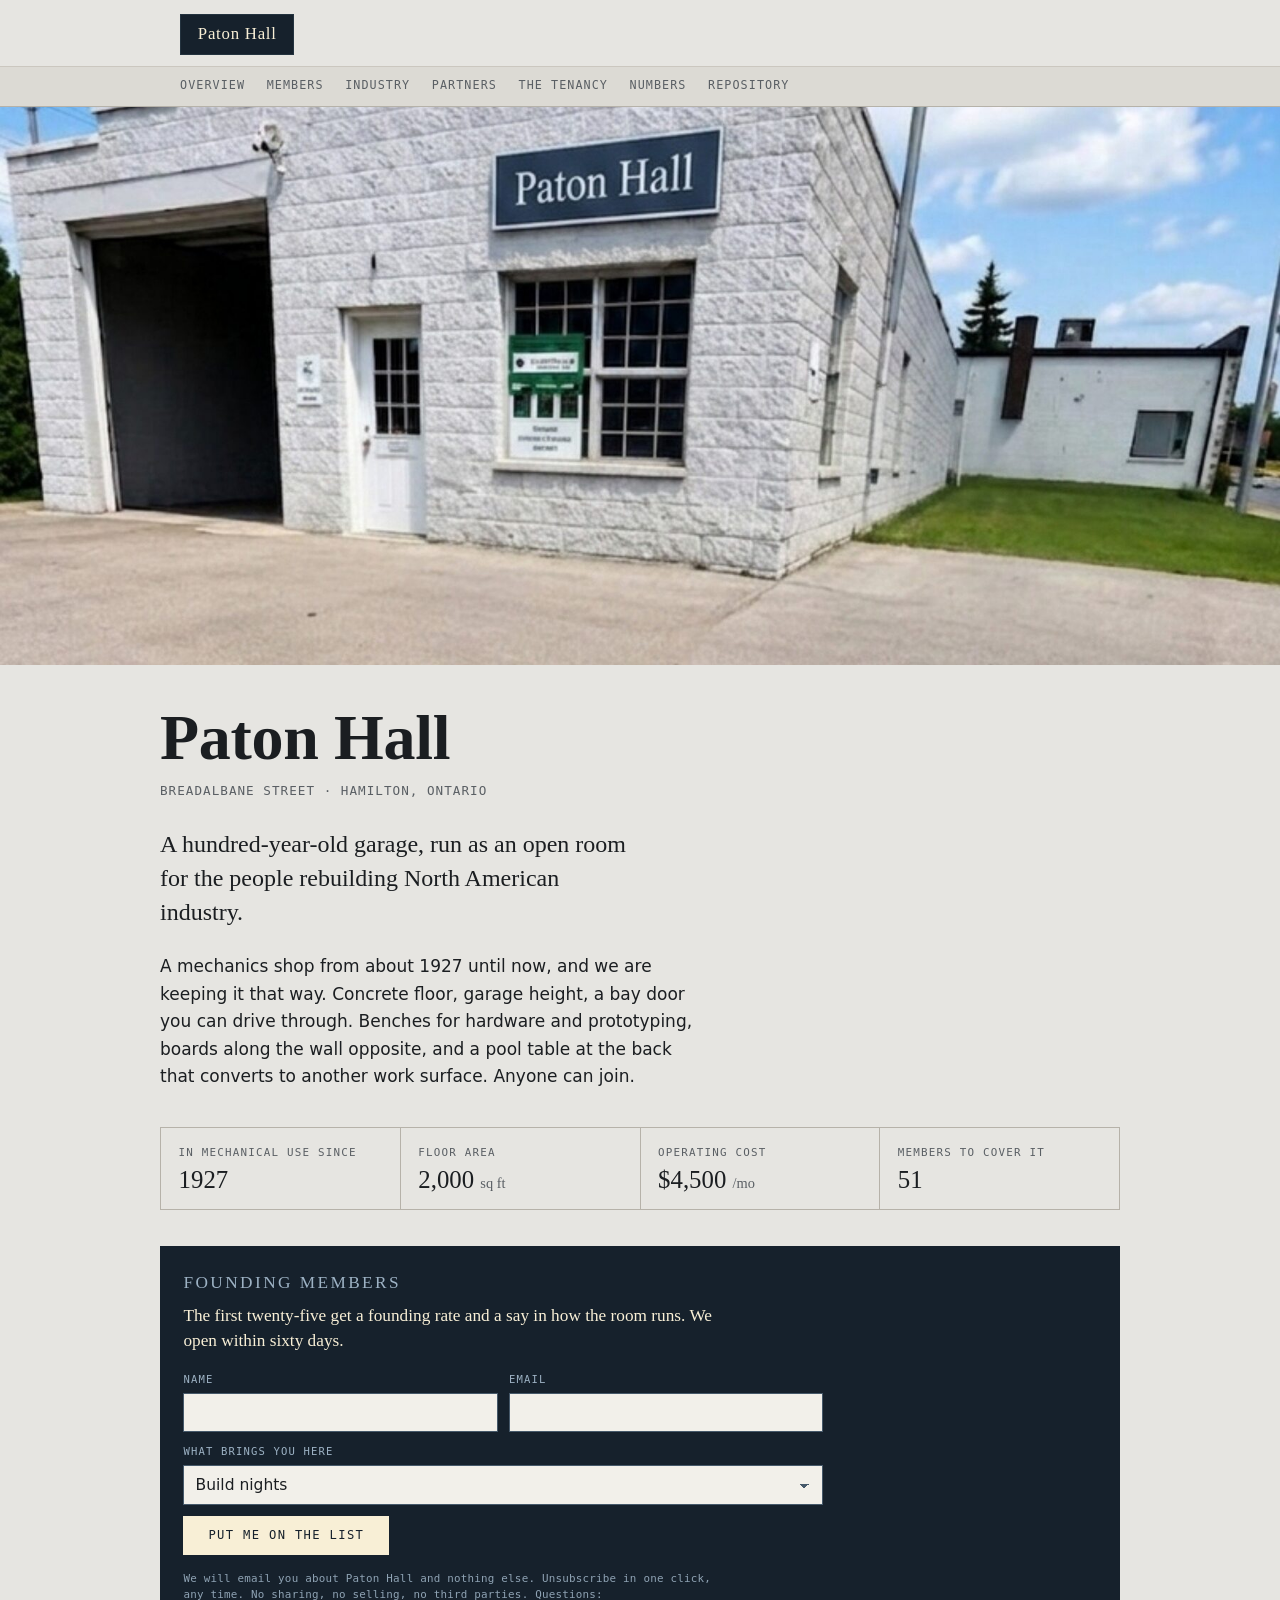
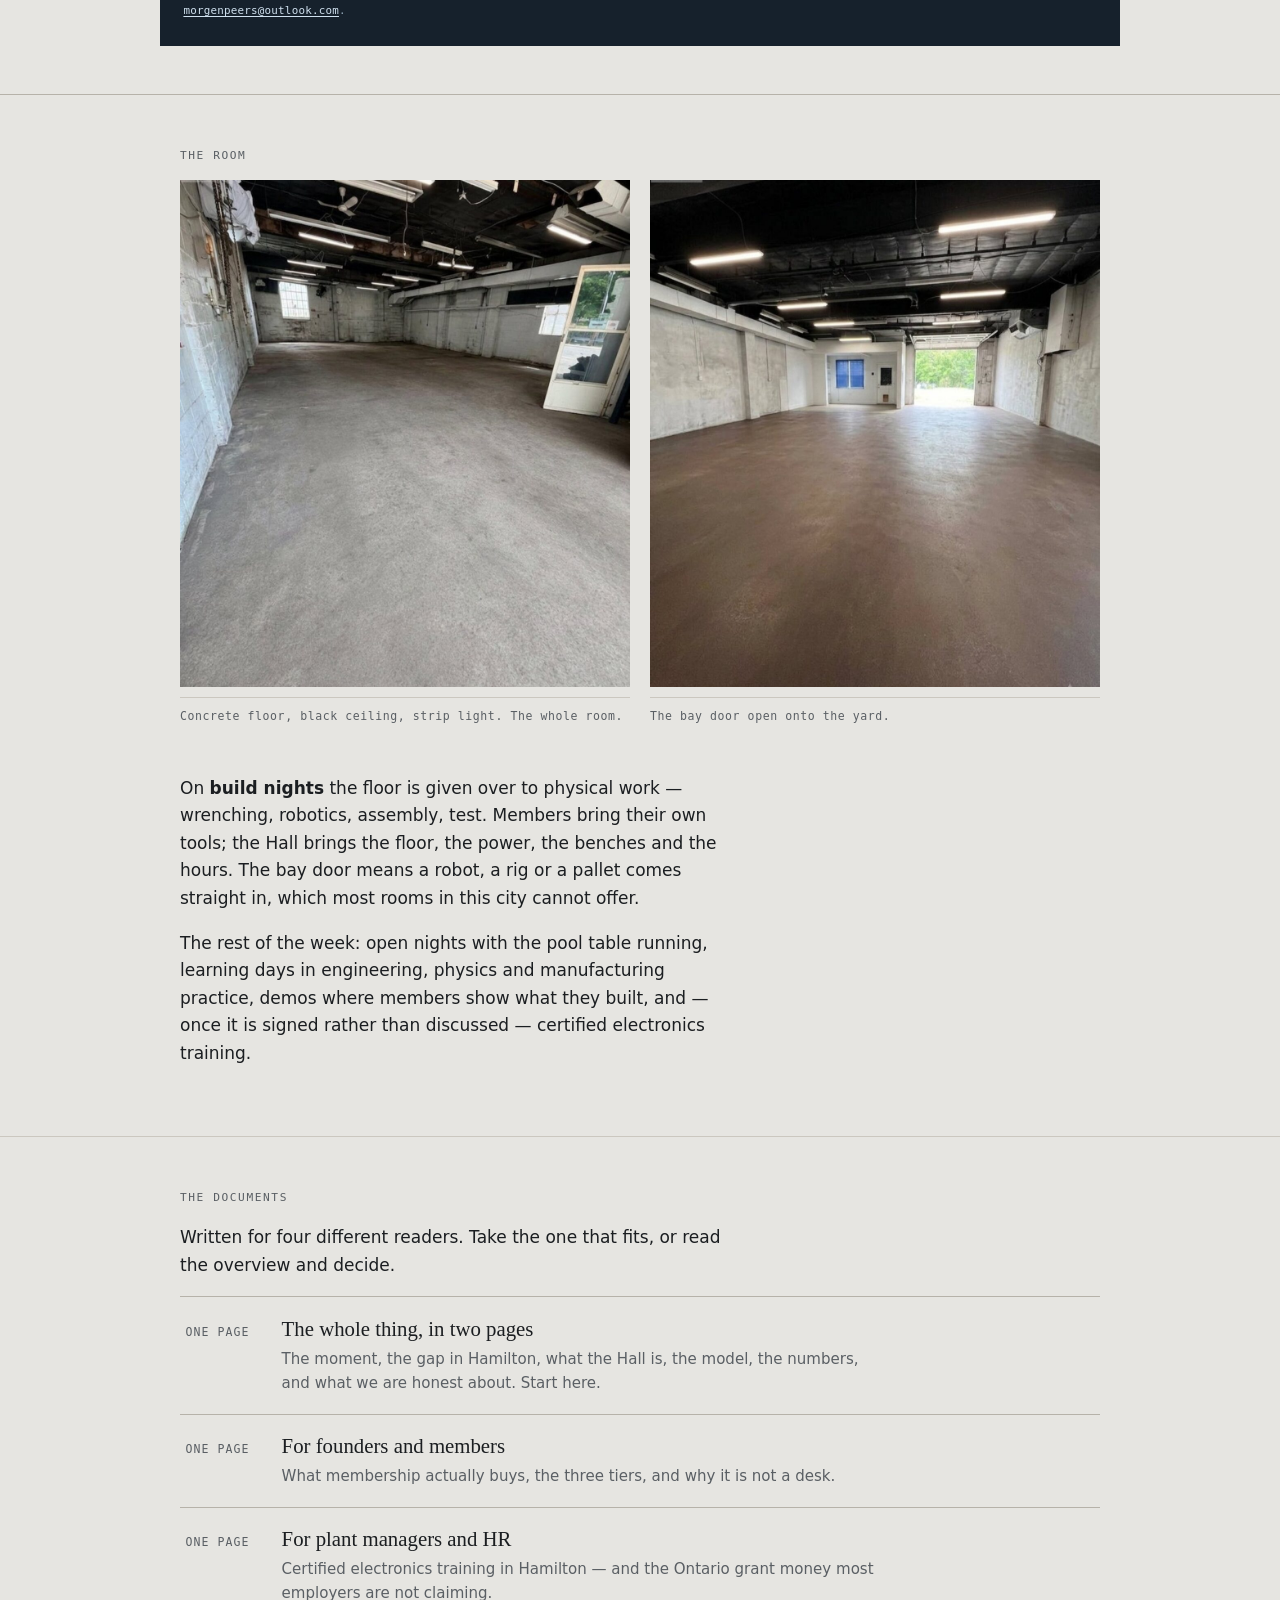
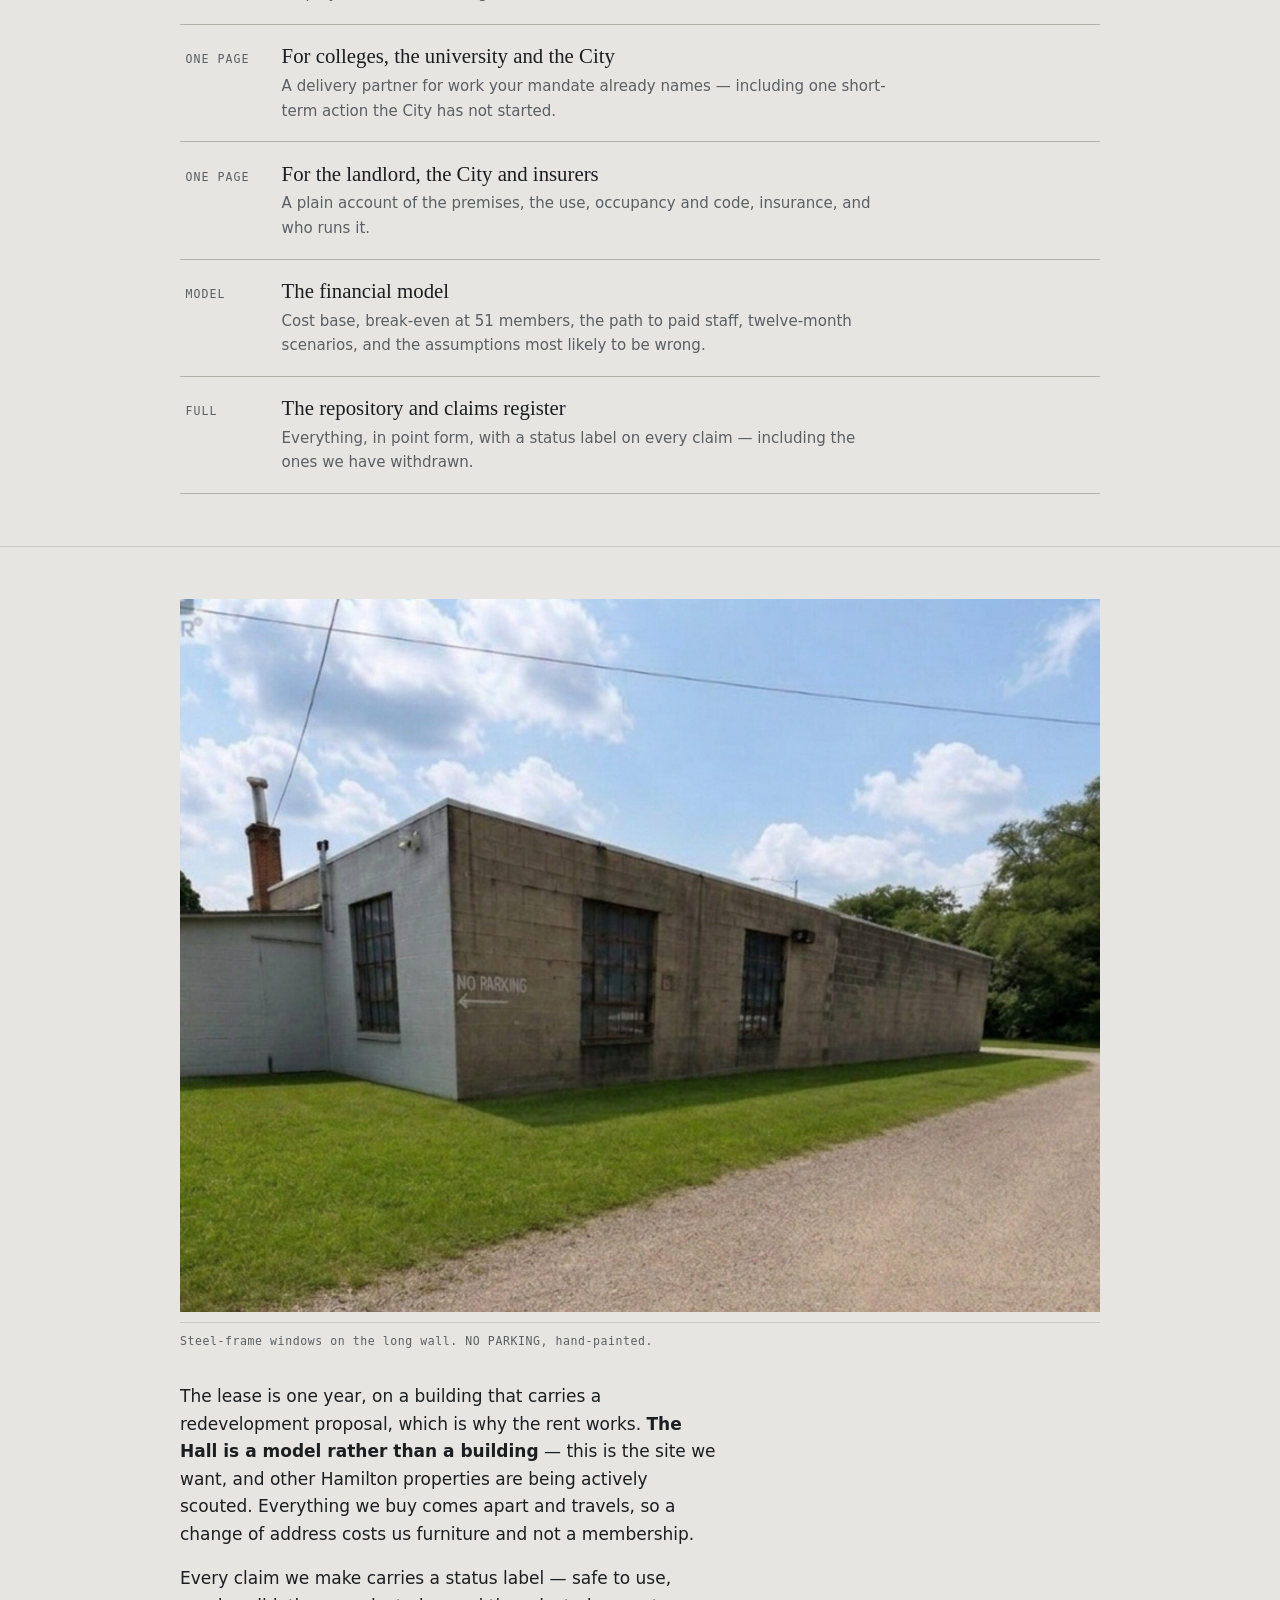
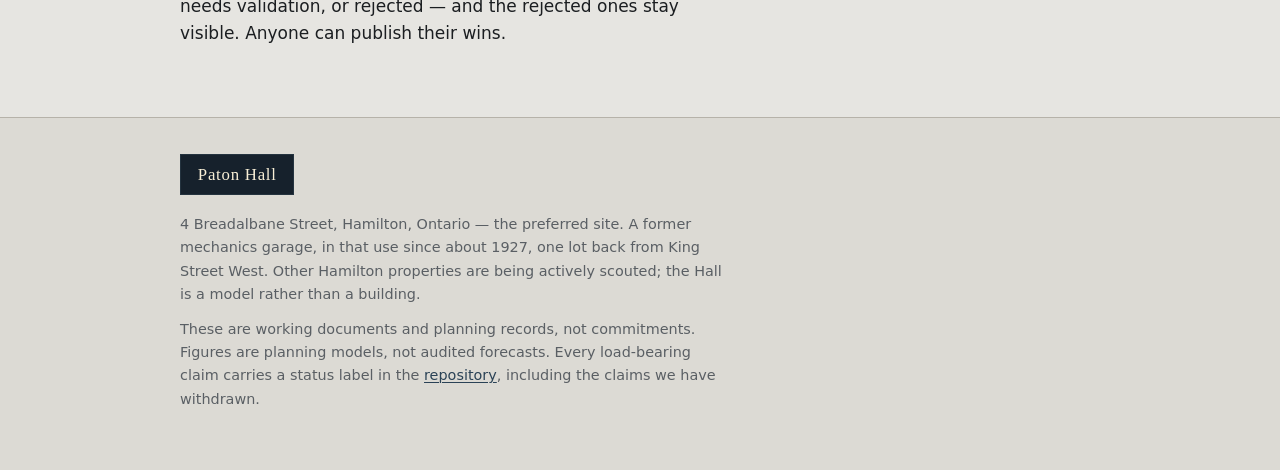
==== index.html @ ef7a00dc "Wire signup form to Kit and add confirmation page Sets the Kit form endpoint and adds thanks.html fo" ====
<!doctype html>
<html lang="en">
<head>
<meta charset="utf-8">
<meta name="viewport" content="width=device-width, initial-scale=1">
<title>A garage in Hamilton — Paton Hall</title>
<meta name="description" content="Paton Hall — a hundred-year-old mechanics garage at 4 Breadalbane Street, Hamilton, run as an open room for technologists, engineers and founders building industrial products.">
<link rel="stylesheet" href="styles.css">
<link rel="icon" href="data:image/svg+xml,<svg xmlns=%22http://www.w3.org/2000/svg%22 viewBox=%220 0 16 16%22><rect width=%2216%22 height=%2216%22 fill=%22%2316212c%22/><text y=%2212%22 x=%228%22 text-anchor=%22middle%22 font-size=%2211%22 font-family=%22Georgia,serif%22 fill=%22%23f8efd6%22>P</text></svg>">
</head>
<body>
<header class="site-header">
  <div class="header-bar">
    <a class="sign" href="index.html">Paton Hall</a>
  </div>
  <nav class="site-nav" aria-label="Documents"><ul><li><a href="papers/overview.html">Overview</a></li><li><a href="papers/members.html">Members</a></li><li><a href="papers/industry.html">Industry</a></li><li><a href="papers/partners.html">Partners</a></li><li><a href="papers/civic.html">The tenancy</a></li><li><a href="papers/financials.html">Numbers</a></li><li><a href="papers/repository.html">Repository</a></li></ul></nav>
</header>
<main>

<section class="hero">
  <figure>
    <img src="assets/img/front.jpg" alt="The front of Paton Hall: a single-storey
      rock-faced concrete block building with an open garage bay and a dark navy
      sign reading Paton Hall." width="1800" height="1361">
  </figure>
  <div class="wrap hero-text">
    <h1 class="title">Paton&nbsp;Hall</h1>
    <p class="address">Breadalbane Street &middot; Hamilton, Ontario</p>
    <p class="standfirst">A hundred-year-old garage, run as an open room for
      the people rebuilding North American industry.</p>
    <div class="prose">
      <p>A mechanics shop from about 1927 until now, and we are keeping it that
      way. Concrete floor, garage height, a bay door you can drive through.
      Benches for hardware and prototyping, boards along the wall opposite, and a
      pool table at the back that converts to another work surface. Anyone can
      join.</p>
    </div>
    <dl class="facts">
      <div><dt>In mechanical use since</dt><dd>1927</dd></div>
      <div><dt>Floor area</dt><dd>2,000 <span>sq ft</span></dd></div>
      <div><dt>Operating cost</dt><dd>$4,500 <span>/mo</span></dd></div>
      <div><dt>Members to cover it</dt><dd>51</dd></div>
    </dl>
    <div class="signup">
<p class="eyebrow">Founding members</p>
<p>The first twenty-five get a founding rate and a say in how the room runs. We open within sixty days.</p>
<form class="signup-form" action="https://app.kit.com/forms/9788991/subscriptions" method="post">
      <div>
        <label for="su-name">Name</label>
        <input id="su-name" type="text" name="fields[first_name]"
               autocomplete="given-name" required>
      </div>
      <div>
        <label for="su-email">Email</label>
        <input id="su-email" type="email" name="email_address"
               autocomplete="email" required>
      </div>
      <div class="full">
        <label for="su-interest">What brings you here</label>
        <select id="su-interest" name="fields[interest]">
          <option value="Build nights">Build nights</option>
          <option value="Learning days and talks">Learning days and talks</option>
          <option value="Certified electronics training">Certified electronics training</option>
          <option value="Founding membership">Founding membership</option>
          <option value="Just keeping an eye on it">Just keeping an eye on it</option>
        </select>
      </div>
      <div class="full">
        <button type="submit">Put me on the list</button>
      </div>
    </form>
    <p class="fineprint">We will email you about Paton Hall and nothing else.
    Unsubscribe in one click, any time. No sharing, no selling, no third
    parties. Questions: <a href="mailto:morgenpeers@outlook.com">morgenpeers@outlook.com</a>.</p>
</div>
  </div>
</section>

<section>
  <div class="wrap">
    <p class="eyebrow">The room</p>
    <div class="pair">
      <figure>
        <img src="assets/img/room-a.jpg" alt="The interior: a long open concrete
          floor, black-painted ceiling with exposed joists and fluorescent strip
          lights, painted block walls." width="1100" height="1240">
        <figcaption>Concrete floor, black ceiling, strip light. The whole room.</figcaption>
      </figure>
      <figure>
        <img src="assets/img/room-b.jpg" alt="The interior looking toward an open
          garage bay with daylight and trees beyond." width="1100" height="1240">
        <figcaption>The bay door open onto the yard.</figcaption>
      </figure>
    </div>
    <div class="prose">
      <p>On <strong>build nights</strong> the floor is given over to physical
      work &mdash; wrenching, robotics, assembly, test. Members bring their own
      tools; the Hall brings the floor, the power, the benches and the hours. The
      bay door means a robot, a rig or a pallet comes straight in, which most
      rooms in this city cannot offer.</p>
      <p>The rest of the week: open nights with the pool table running, learning
      days in engineering, physics and manufacturing practice, demos where
      members show what they built, and &mdash; once it is signed rather than
      discussed &mdash; certified electronics training.</p>
    </div>
  </div>
</section>

<section>
  <div class="wrap">
    <p class="eyebrow">The documents</p>
    <div class="prose">
      <p>Written for four different readers. Take the one that fits, or read the
      overview and decide.</p>
    </div>
  </div>
  <div class="wrap">
  <ul class="docs">
    <li><a href="papers/overview.html"><span class="ref">One page</span><span class="name">The whole thing, in two pages</span><p class="desc">The moment, the gap in Hamilton, what the Hall is, the model, the numbers, and what we are honest about. Start here.</p></a></li>
    <li><a href="papers/members.html"><span class="ref">One page</span><span class="name">For founders and members</span><p class="desc">What membership actually buys, the three tiers, and why it is not a desk.</p></a></li>
    <li><a href="papers/industry.html"><span class="ref">One page</span><span class="name">For plant managers and HR</span><p class="desc">Certified electronics training in Hamilton — and the Ontario grant money most employers are not claiming.</p></a></li>
    <li><a href="papers/partners.html"><span class="ref">One page</span><span class="name">For colleges, the university and the City</span><p class="desc">A delivery partner for work your mandate already names — including one short-term action the City has not started.</p></a></li>
    <li><a href="papers/civic.html"><span class="ref">One page</span><span class="name">For the landlord, the City and insurers</span><p class="desc">A plain account of the premises, the use, occupancy and code, insurance, and who runs it.</p></a></li>
    <li><a href="papers/financials.html"><span class="ref">Model</span><span class="name">The financial model</span><p class="desc">Cost base, break-even at 51 members, the path to paid staff, twelve-month scenarios, and the assumptions most likely to be wrong.</p></a></li>
    <li><a href="papers/repository.html"><span class="ref">Full</span><span class="name">The repository and claims register</span><p class="desc">Everything, in point form, with a status label on every claim — including the ones we have withdrawn.</p></a></li>
  </ul>
  </div>
</section>

<section>
  <div class="wrap">
    <figure>
      <img src="assets/img/side.jpg" alt="The long side of the building in
        painted concrete block, with tall steel-frame industrial windows and a
        gravel drive." width="1800" height="1395">
      <figcaption>Steel-frame windows on the long wall. NO PARKING, hand-painted.</figcaption>
    </figure>
    <div class="prose">
      <p>The lease is one year, on a building that carries a redevelopment
      proposal, which is why the rent works. <strong>The Hall is a model rather
      than a building</strong> &mdash; this is the site we want, and other
      Hamilton properties are being actively scouted. Everything we buy comes
      apart and travels, so a change of address costs us furniture and not a
      membership.</p>
      <p>Every claim we make carries a status label &mdash; safe to use, needs
      validation, or rejected &mdash; and the rejected ones stay visible.
      Anyone can publish their wins.</p>
    </div>
  </div>
</section>

</main>
<footer class="site-footer">
  <div class="wrap">
    <a class="sign" href="index.html">Paton Hall</a>
    <p>4 Breadalbane Street, Hamilton, Ontario &mdash; the preferred site. A
    former mechanics garage, in that use since about 1927, one lot back from
    King Street West. Other Hamilton properties are being actively scouted;
    the Hall is a model rather than a building.</p>
    <p>These are working documents and planning records, not commitments.
    Figures are planning models, not audited forecasts. Every load-bearing
    claim carries a status label in the
    <a href="papers/repository.html">repository</a>, including the
    claims we have withdrawn.</p>
  </div>
</footer>
</body>
</html>
---- styles.css ----
/* Paton Hall — 4 Breadalbane Street, Hamilton
   Palette taken from the building: painted concrete block, the navy
   enamel of the sign, and the warm white of the shop's strip lights. */

:root {
  --paper:    #e6e5e1;   /* painted block wall, cool neutral */
  --paper-2:  #dcdad4;   /* recessed panel */
  --enamel:   #16212c;   /* the sign plate */
  --enamel-2: #24333f;
  --ink:      #1b1e21;
  --ink-2:    #5a5f64;
  --rule:     #b6b2a9;
  --rule-2:   #cbc7bf;
  --tube:     #f8efd6;   /* fluorescent warm white */
  --rust:     #8a4a2e;   /* brick chimney — used once, for Rejected */
  --link:     #2a4256;

  --serif: Charter, "Bitstream Charter", "Sitka Text", "Iowan Old Style", Cambria, Georgia, serif;
  --sans: system-ui, -apple-system, "Segoe UI", Roboto, Helvetica, Arial, sans-serif;
  --mono: ui-monospace, "DejaVu Sans Mono", "SF Mono", Menlo, Consolas, monospace;

  --measure: 34rem;
  --wide: 60rem;
}

@media (prefers-color-scheme: dark) {
  :root:not([data-theme="light"]) {
    --paper:    #14181c;
    --paper-2:  #1c2228;
    --enamel:   #0d141a;
    --enamel-2: #1c2a35;
    --ink:      #e4e2db;
    --ink-2:    #9aa1a8;
    --rule:     #333c44;
    --rule-2:   #262e35;
    --tube:     #f8efd6;
    --rust:     #c0714c;
    --link:     #9dc2dd;
  }
}

*, *::before, *::after { box-sizing: border-box; }

html { -webkit-text-size-adjust: 100%; }

body {
  margin: 0;
  background: var(--paper);
  color: var(--ink);
  font-family: var(--sans);
  font-size: 17px;
  line-height: 1.62;
  text-rendering: optimizeLegibility;
}

img { max-width: 100%; height: auto; display: block; }

a { color: var(--link); text-decoration-thickness: 1px; text-underline-offset: 2px; }
a:hover { text-decoration-thickness: 2px; }

:focus-visible {
  outline: 2px solid var(--link);
  outline-offset: 3px;
}

/* ---------- header ---------- */

.site-header {
  position: sticky;
  top: 0;
  z-index: 20;
  background: var(--paper);
  border-bottom: 1px solid var(--rule);
}

.header-bar {
  max-width: var(--wide);
  margin: 0 auto;
  padding: 0.85rem 1.25rem 0.7rem;
}

/* the enamel sign, as it appears on the wall */
.sign {
  display: inline-block;
  background: var(--enamel);
  color: var(--tube);
  font-family: var(--serif);
  font-size: 1.05rem;
  letter-spacing: 0.045em;
  padding: 0.36rem 1.05rem 0.42rem;
  border: 1px solid var(--enamel-2);
  box-shadow: inset 0 0 0 2px var(--enamel);
  text-decoration: none;
}
.sign:hover { text-decoration: none; color: #fff; }

.site-nav {
  border-top: 1px solid var(--rule-2);
  background: var(--paper-2);
}
.site-nav ul {
  max-width: var(--wide);
  margin: 0 auto;
  padding: 0 1.25rem;
  list-style: none;
  display: flex;
  gap: 1.35rem;
  overflow-x: auto;
  scrollbar-width: thin;
}
.site-nav li { flex: 0 0 auto; }
.site-nav a {
  display: block;
  padding: 0.55rem 0;
  font-family: var(--mono);
  font-size: 0.735rem;
  letter-spacing: 0.09em;
  text-transform: uppercase;
  color: var(--ink-2);
  text-decoration: none;
  border-bottom: 2px solid transparent;
  white-space: nowrap;
}
.site-nav a:hover { color: var(--ink); border-bottom-color: var(--rule); }
.site-nav a[aria-current="page"] { color: var(--ink); border-bottom-color: var(--enamel); }

/* ---------- layout ---------- */

main { display: block; }

.wrap {
  max-width: var(--wide);
  margin: 0 auto;
  padding: 0 1.25rem;
}

.prose { max-width: var(--measure); }

section { padding: 3.25rem 0; border-bottom: 1px solid var(--rule-2); }
section:last-of-type { border-bottom: 0; }

.eyebrow {
  font-family: var(--mono);
  font-size: 0.7rem;
  letter-spacing: 0.14em;
  text-transform: uppercase;
  color: var(--ink-2);
  margin: 0 0 0.9rem;
}

/* ---------- hero ---------- */

.hero { padding: 0; border-bottom: 1px solid var(--rule); }

.hero figure { margin: 0; position: relative; background: var(--enamel); }
.hero img {
  width: 100%;
  max-height: 62vh;
  object-fit: cover;
  object-position: center 58%;
}

.hero-text { padding: 2.5rem 0 3rem; }

h1.title {
  font-family: var(--serif);
  font-weight: 600;
  font-size: clamp(2.4rem, 7vw, 4rem);
  line-height: 1.02;
  letter-spacing: -0.005em;
  margin: 0 0 0.65rem;
}

.address {
  font-family: var(--mono);
  font-size: 0.79rem;
  letter-spacing: 0.08em;
  text-transform: uppercase;
  color: var(--ink-2);
  margin: 0 0 1.6rem;
}

.standfirst {
  font-family: var(--serif);
  font-size: clamp(1.18rem, 2.4vw, 1.5rem);
  line-height: 1.42;
  max-width: 30rem;
  margin: 0 0 1.5rem;
}

/* ---------- facts strip ---------- */

.facts {
  display: grid;
  grid-template-columns: repeat(auto-fit, minmax(9.5rem, 1fr));
  gap: 1px;
  background: var(--rule);
  border: 1px solid var(--rule);
  margin-top: 2.25rem;
}
.facts div { background: var(--paper); padding: 1rem 1.1rem; }
.facts dt {
  font-family: var(--mono);
  font-size: 0.68rem;
  letter-spacing: 0.11em;
  text-transform: uppercase;
  color: var(--ink-2);
  margin: 0 0 0.3rem;
}
.facts dd {
  margin: 0;
  font-family: var(--serif);
  font-size: 1.55rem;
  line-height: 1.1;
}
.facts dd span { font-size: 0.9rem; color: var(--ink-2); }

/* ---------- signup ---------- */
/* The one call to action on the page. Enamel ground, tube-white button —
   the only place the strip-light colour appears as a surface. */

.signup {
  background: var(--enamel);
  color: var(--tube);
  border: 1px solid var(--enamel);
  padding: 1.5rem 1.4rem 1.6rem;
  margin-top: 2.25rem;
}

.signup .eyebrow { color: #9db2c4; margin-bottom: 0.55rem; }

.signup p {
  margin: 0 0 1.15rem;
  max-width: 34rem;
  font-family: var(--serif);
  font-size: 1.08rem;
  line-height: 1.4;
}

.signup-form {
  display: grid;
  grid-template-columns: 1fr 1fr;
  gap: 0.7rem;
  max-width: 40rem;
}
.signup-form .full { grid-column: 1 / -1; }

.signup-form label {
  display: block;
  font-family: var(--mono);
  font-size: 0.66rem;
  letter-spacing: 0.11em;
  text-transform: uppercase;
  color: #9db2c4;
  margin-bottom: 0.3rem;
}

.signup-form input,
.signup-form select {
  width: 100%;
  font-family: var(--sans);
  font-size: 0.97rem;
  color: var(--ink);
  background: #f2f0ea;
  border: 1px solid #46596a;
  border-radius: 0;
  padding: 0.6rem 0.7rem;
  appearance: none;
}
.signup-form select {
  background-image: linear-gradient(45deg, transparent 50%, #46596a 50%),
                    linear-gradient(135deg, #46596a 50%, transparent 50%);
  background-position: calc(100% - 18px) 55%, calc(100% - 13px) 55%;
  background-size: 5px 5px, 5px 5px;
  background-repeat: no-repeat;
  padding-right: 2rem;
}
.signup-form input:focus-visible,
.signup-form select:focus-visible {
  outline: 2px solid var(--tube);
  outline-offset: 1px;
}

.signup-form button {
  font-family: var(--mono);
  font-size: 0.76rem;
  letter-spacing: 0.11em;
  text-transform: uppercase;
  color: var(--enamel);
  background: var(--tube);
  border: 1px solid var(--tube);
  border-radius: 0;
  padding: 0.72rem 1.5rem;
  cursor: pointer;
  justify-self: start;
}
.signup-form button:hover { background: #fff; border-color: #fff; }
.signup-form button:focus-visible { outline: 2px solid #fff; outline-offset: 2px; }

.signup .fineprint {
  font-family: var(--mono);
  font-size: 0.68rem;
  line-height: 1.5;
  letter-spacing: 0.02em;
  color: #8fa3b4;
  margin: 1rem 0 0;
  max-width: 34rem;
}
.signup .fineprint a { color: #cfe0ee; }

.signup a.plain { color: var(--tube); }

@media (max-width: 34rem) {
  .signup-form { grid-template-columns: 1fr; }
  .signup-form button { justify-self: stretch; text-align: center; }
}

/* ---------- document list ---------- */

.docs { list-style: none; margin: 0; padding: 0; border-top: 1px solid var(--rule); }

.docs li { border-bottom: 1px solid var(--rule); }

.docs a {
  display: grid;
  grid-template-columns: 4.5rem 1fr;
  gap: 0 1.5rem;
  align-items: baseline;
  padding: 1.15rem 0.35rem;
  text-decoration: none;
  color: inherit;
}
.docs a:hover { background: var(--paper-2); }

.docs .ref {
  font-family: var(--mono);
  font-size: 0.72rem;
  letter-spacing: 0.09em;
  color: var(--ink-2);
  text-transform: uppercase;
}
.docs .name {
  font-family: var(--serif);
  font-size: 1.3rem;
  line-height: 1.25;
}
.docs .desc {
  grid-column: 2;
  margin: 0.3rem 0 0;
  font-size: 0.94rem;
  color: var(--ink-2);
  max-width: 38rem;
}

@media (max-width: 34rem) {
  .docs a { grid-template-columns: 1fr; gap: 0.25rem; }
  .docs .desc { grid-column: 1; }
}

/* ---------- figures ---------- */

figure { margin: 0 0 2rem; }
figure img { width: 100%; }
figcaption {
  font-family: var(--mono);
  font-size: 0.72rem;
  letter-spacing: 0.05em;
  color: var(--ink-2);
  padding-top: 0.6rem;
  border-top: 1px solid var(--rule-2);
  margin-top: 0.6rem;
}

.pair {
  display: grid;
  grid-template-columns: 1fr 1fr;
  gap: 1.25rem;
}
@media (max-width: 40rem) { .pair { grid-template-columns: 1fr; } }

/* ---------- paper (generated document) pages ---------- */

.paper { padding: 2.75rem 0 4rem; }

.paper h1 {
  font-family: var(--serif);
  font-weight: 600;
  font-size: clamp(1.95rem, 5vw, 2.9rem);
  line-height: 1.08;
  margin: 0 0 1.5rem;
  max-width: 26rem;
}

.paper h2 {
  font-family: var(--serif);
  font-weight: 600;
  font-size: 1.5rem;
  line-height: 1.2;
  margin: 2.9rem 0 0.85rem;
  padding-top: 1.1rem;
  border-top: 1px solid var(--rule);
}

.paper h3 {
  font-family: var(--sans);
  font-weight: 650;
  font-size: 1.02rem;
  letter-spacing: 0.005em;
  margin: 2rem 0 0.6rem;
}

.paper h4 {
  font-family: var(--mono);
  font-weight: 600;
  font-size: 0.78rem;
  letter-spacing: 0.09em;
  text-transform: uppercase;
  color: var(--ink-2);
  margin: 1.6rem 0 0.5rem;
}

.paper p, .paper li { max-width: var(--measure); }
.paper p { margin: 0 0 1.05rem; }
.paper ul, .paper ol { margin: 0 0 1.15rem; padding-left: 1.25rem; }
.paper li { margin-bottom: 0.4rem; }
.paper li > ul, .paper li > ol { margin-top: 0.4rem; margin-bottom: 0.5rem; }

.paper hr {
  border: 0;
  border-top: 1px solid var(--rule);
  margin: 2.5rem 0;
}

.paper blockquote {
  margin: 1.5rem 0;
  padding: 0.15rem 0 0.15rem 1.15rem;
  border-left: 3px solid var(--enamel);
  font-family: var(--serif);
  font-size: 1.1rem;
  line-height: 1.45;
  color: var(--ink);
}
.paper blockquote p { margin-bottom: 0.6rem; }
.paper blockquote p:last-child { margin-bottom: 0; }

.paper code {
  font-family: var(--mono);
  font-size: 0.86em;
  background: var(--paper-2);
  padding: 0.1em 0.34em;
  border: 1px solid var(--rule-2);
  white-space: nowrap;
}

.paper strong { font-weight: 650; }

/* tables — must scroll inside their own box, never the page */
.table-scroll {
  overflow-x: auto;
  margin: 0 0 1.6rem;
  border: 1px solid var(--rule);
  background: var(--paper);
}
.paper table {
  border-collapse: collapse;
  width: 100%;
  min-width: 30rem;
  font-size: 0.9rem;
}
.paper th, .paper td {
  text-align: left;
  padding: 0.55rem 0.85rem;
  border-bottom: 1px solid var(--rule-2);
  vertical-align: top;
}
.paper th {
  font-family: var(--mono);
  font-size: 0.7rem;
  letter-spacing: 0.08em;
  text-transform: uppercase;
  color: var(--ink-2);
  font-weight: 600;
  background: var(--paper-2);
  border-bottom: 1px solid var(--rule);
  white-space: nowrap;
}
.paper tbody tr:last-child td { border-bottom: 0; }
.paper td code { background: transparent; border: 0; padding: 0; }

/* ---------- status note on generated pages ---------- */

.meta {
  font-family: var(--mono);
  font-size: 0.74rem;
  line-height: 1.55;
  color: var(--ink-2);
  border: 1px solid var(--rule);
  border-left: 3px solid var(--rust);
  padding: 0.85rem 1rem;
  margin: 0 0 2.25rem;
  max-width: var(--measure);
}

/* ---------- footer ---------- */

.site-footer {
  border-top: 1px solid var(--rule);
  background: var(--paper-2);
  padding: 2.25rem 0 3rem;
  font-size: 0.9rem;
  color: var(--ink-2);
}
.site-footer p { max-width: var(--measure); margin: 0 0 0.7rem; }
.site-footer .sign { margin-bottom: 1.1rem; }

.backlink {
  font-family: var(--mono);
  font-size: 0.73rem;
  letter-spacing: 0.09em;
  text-transform: uppercase;
}

@media (prefers-reduced-motion: reduce) {
  *, *::before, *::after {
    animation-duration: 0.01ms !important;
    transition-duration: 0.01ms !important;
    scroll-behavior: auto !important;
  }
}

@media print {
  .site-header, .site-footer, .hero figure { display: none; }
  body { background: #fff; color: #000; font-size: 11pt; }
  .paper h2 { page-break-after: avoid; }
  .table-scroll { overflow: visible; }
}
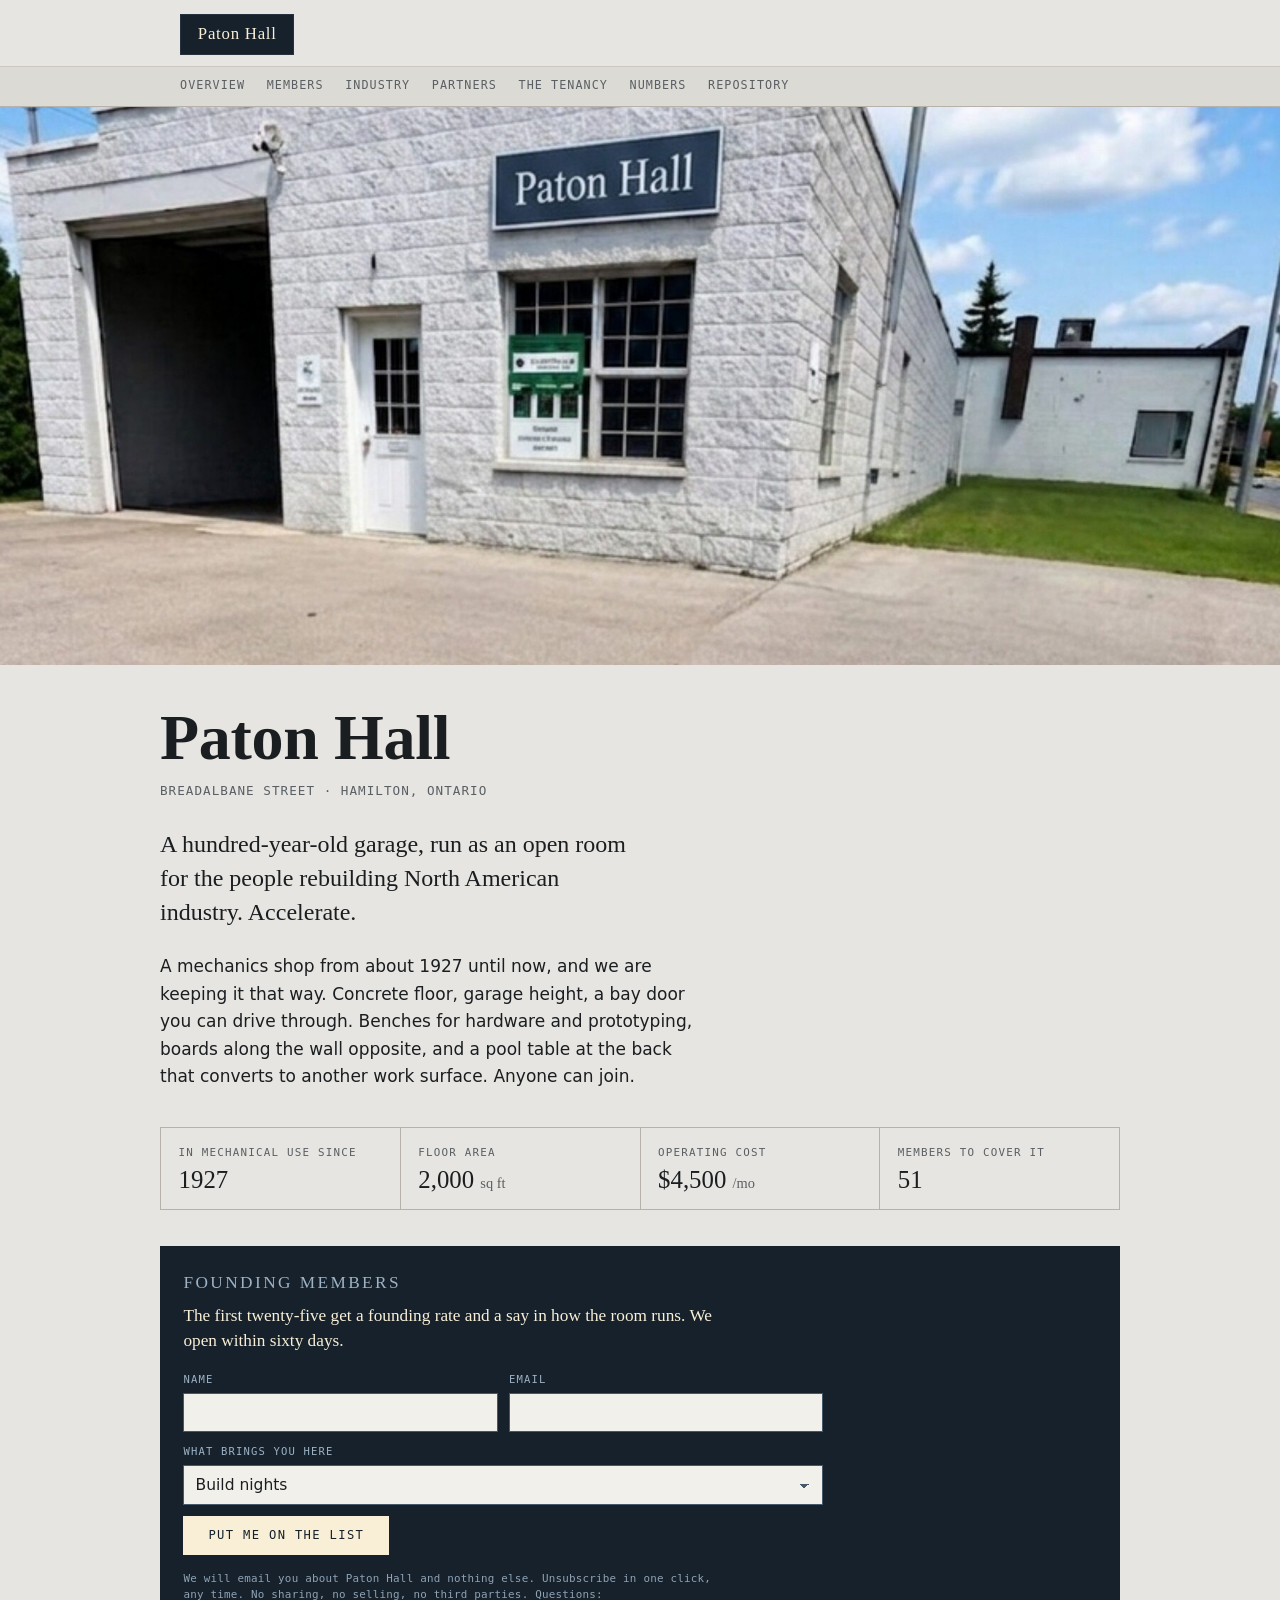
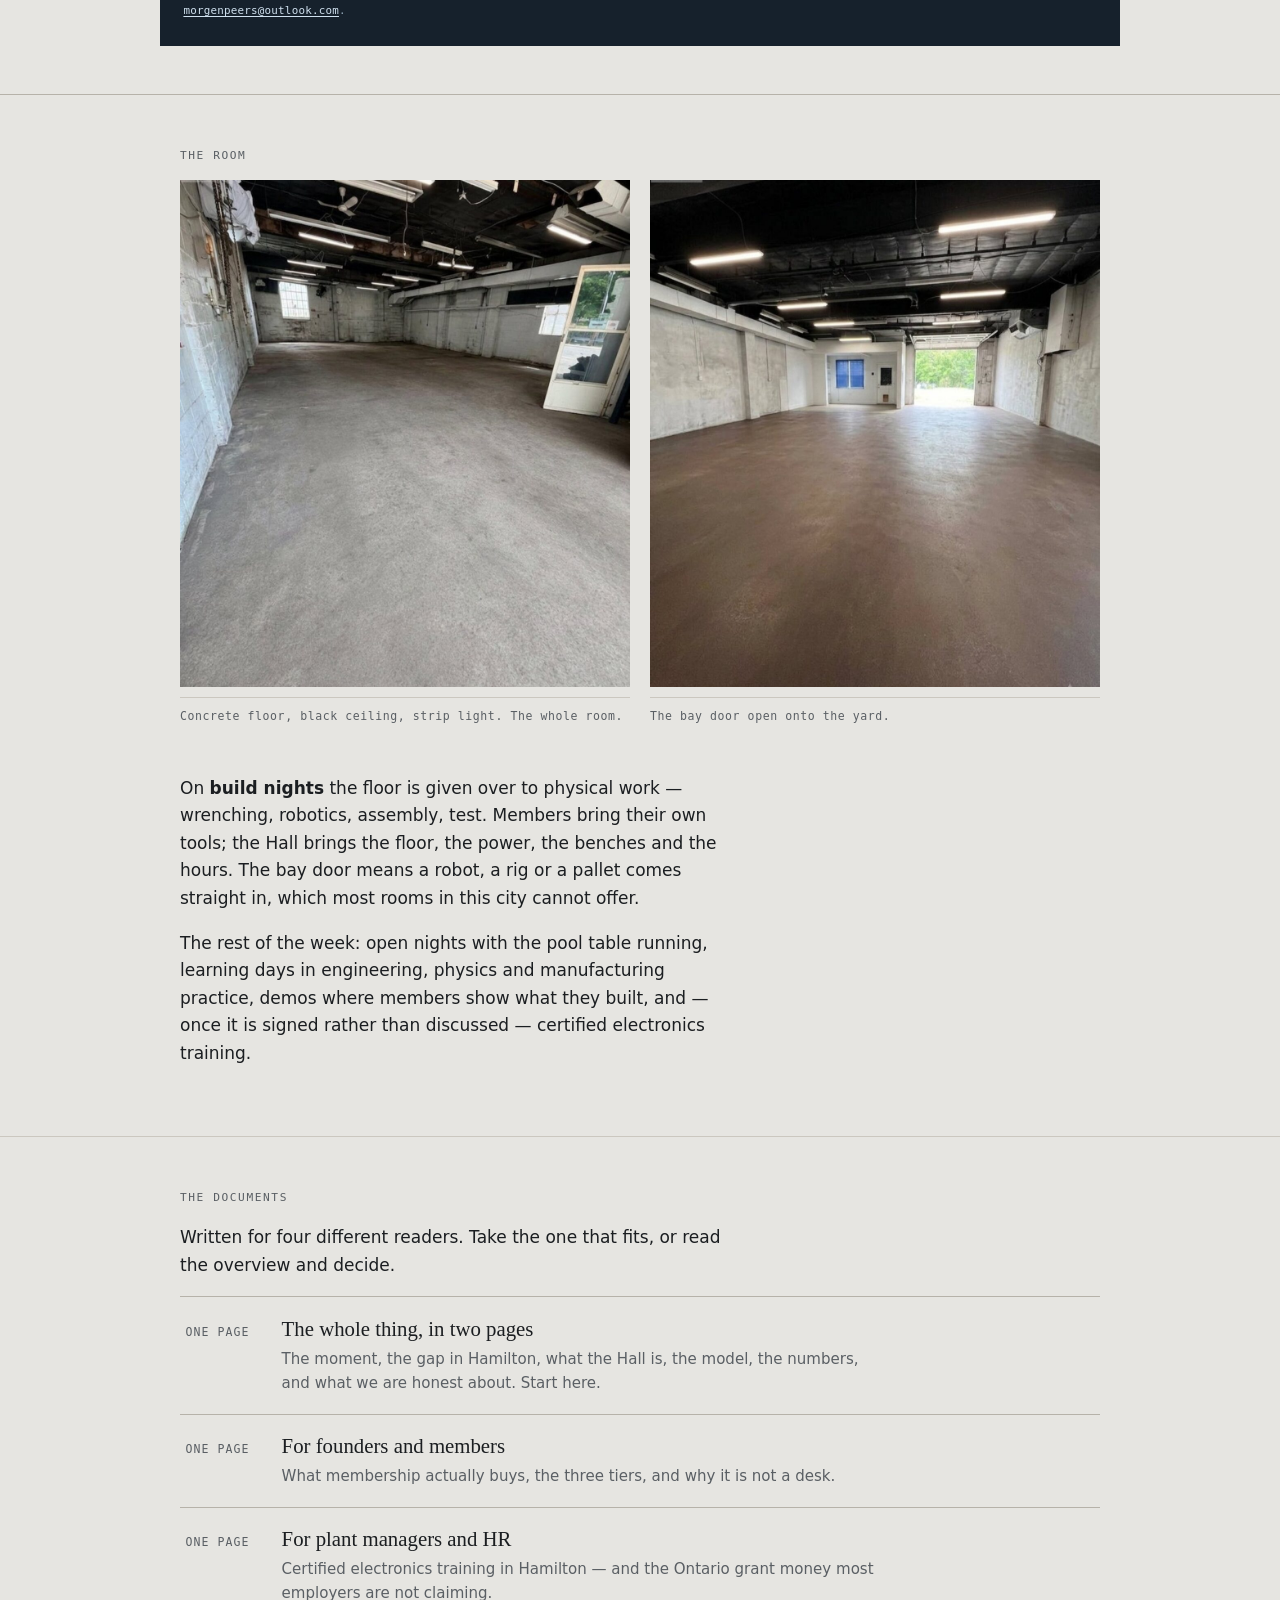
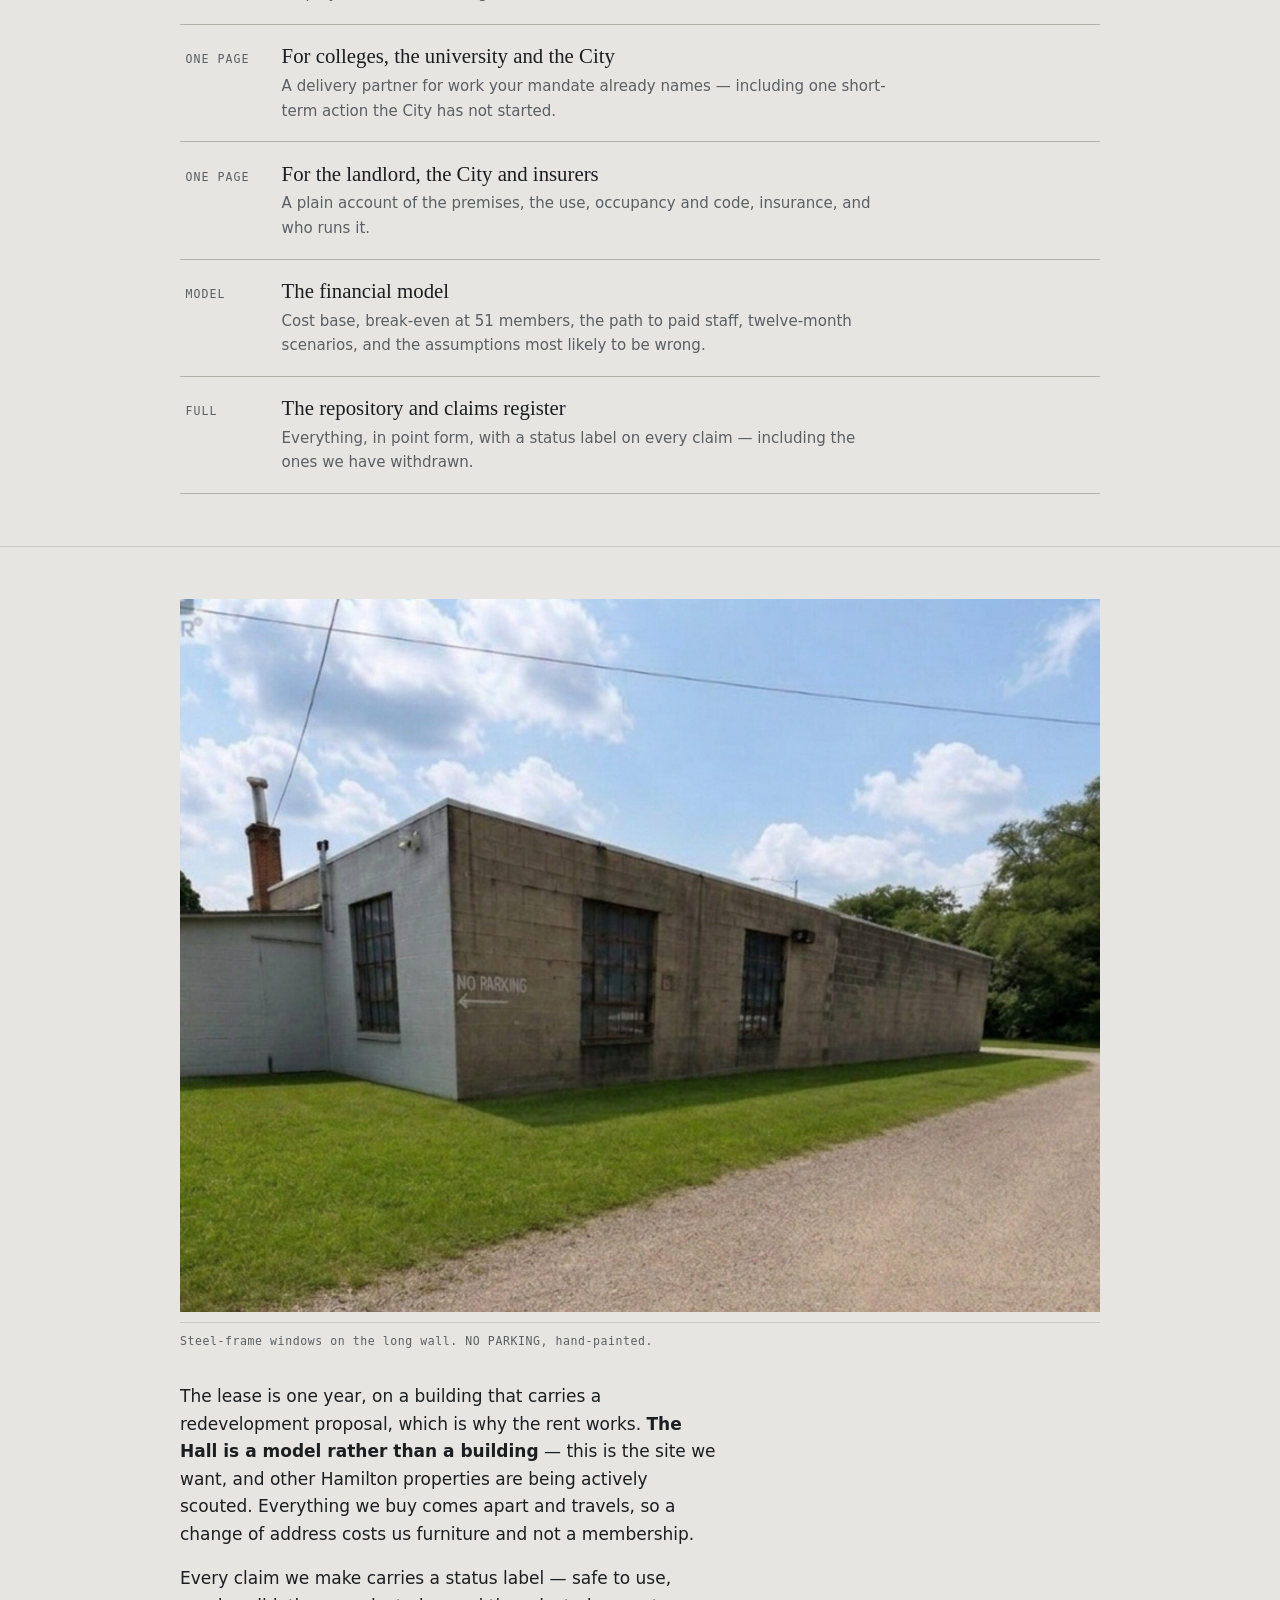
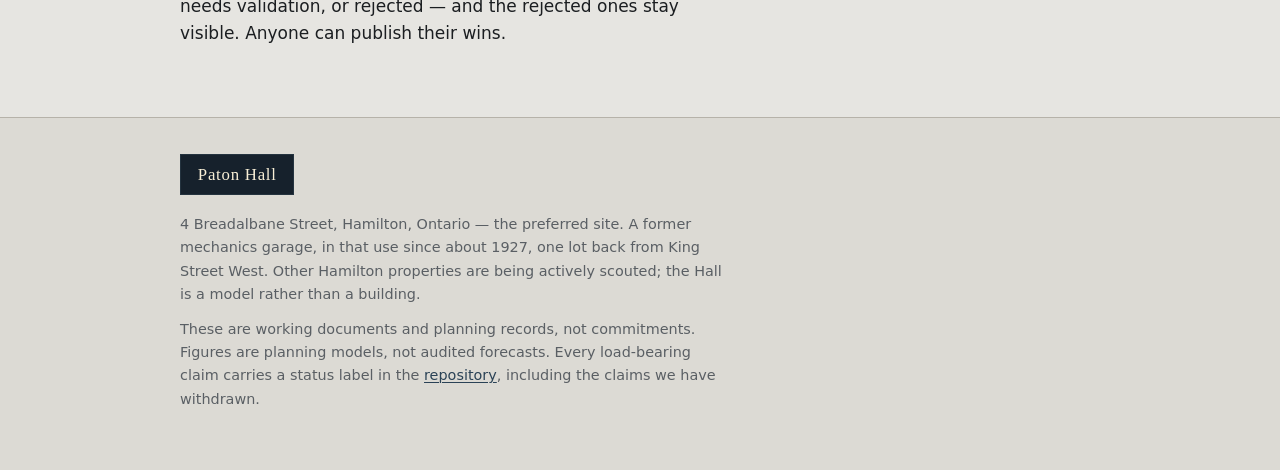
==== commit 84d38b3e: "Add "Accelerate." to the front-page standfirst Moved into build.py so the change survives a rebuild." ====
--- a/index.html
+++ b/index.html
@@ -27,7 +27,7 @@
     <h1 class="title">Paton&nbsp;Hall</h1>
     <p class="address">Breadalbane Street &middot; Hamilton, Ontario</p>
     <p class="standfirst">A hundred-year-old garage, run as an open room for
-      the people rebuilding North American industry.</p>
+      the people rebuilding North American industry. Accelerate.</p>
     <div class="prose">
       <p>A mechanics shop from about 1927 until now, and we are keeping it that
       way. Concrete floor, garage height, a bay door you can drive through.
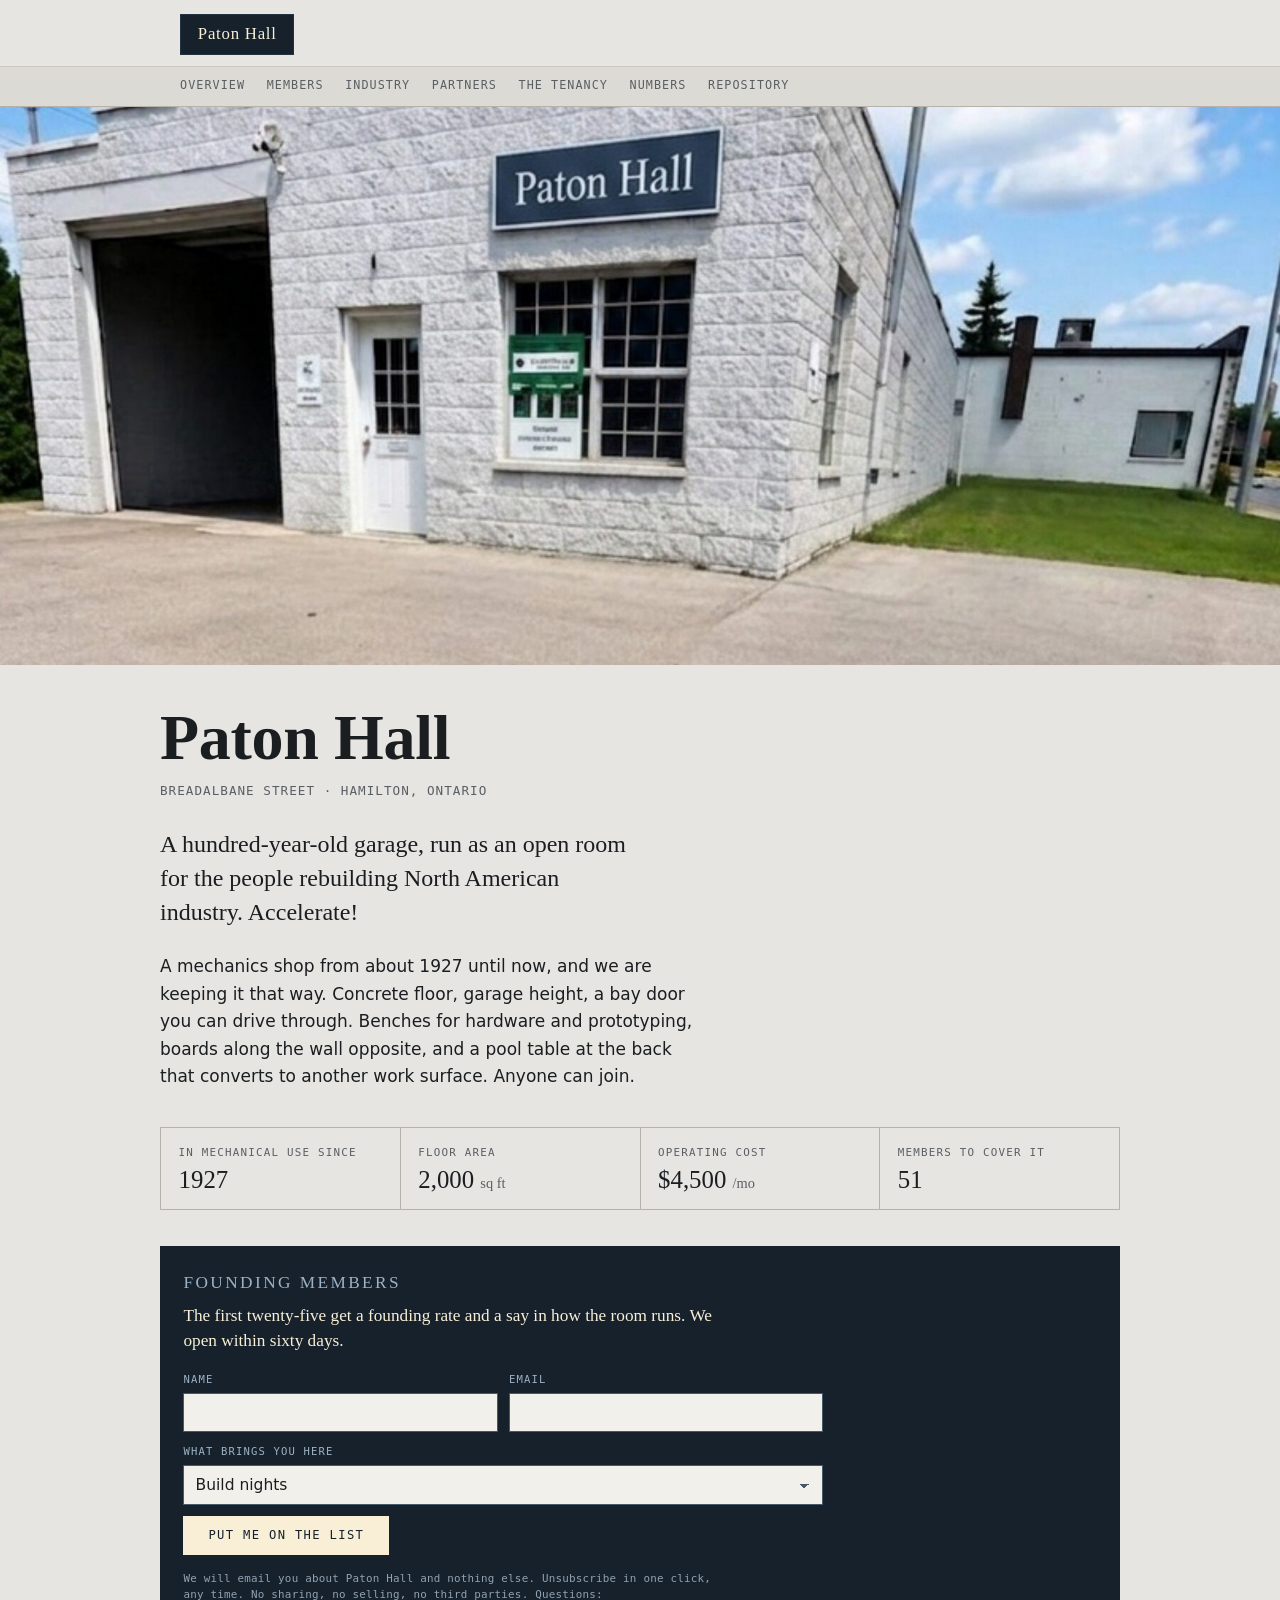
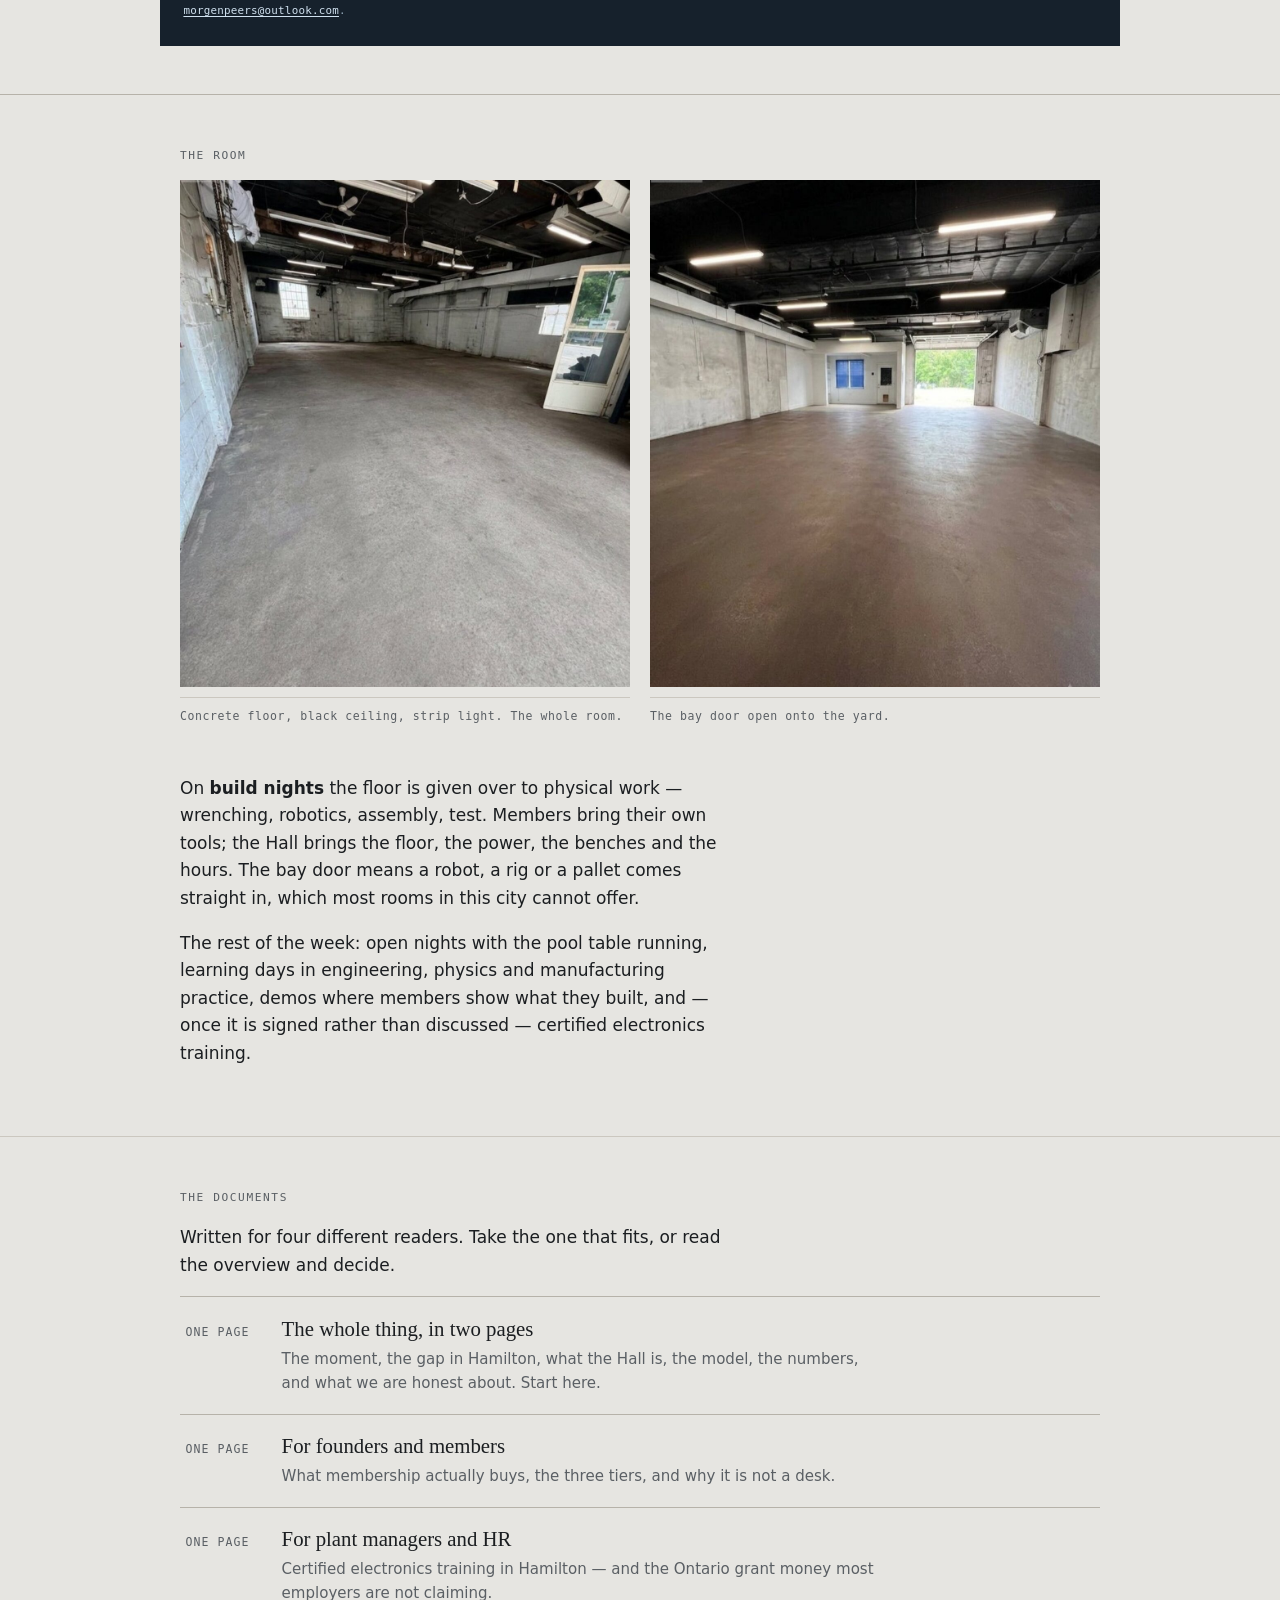
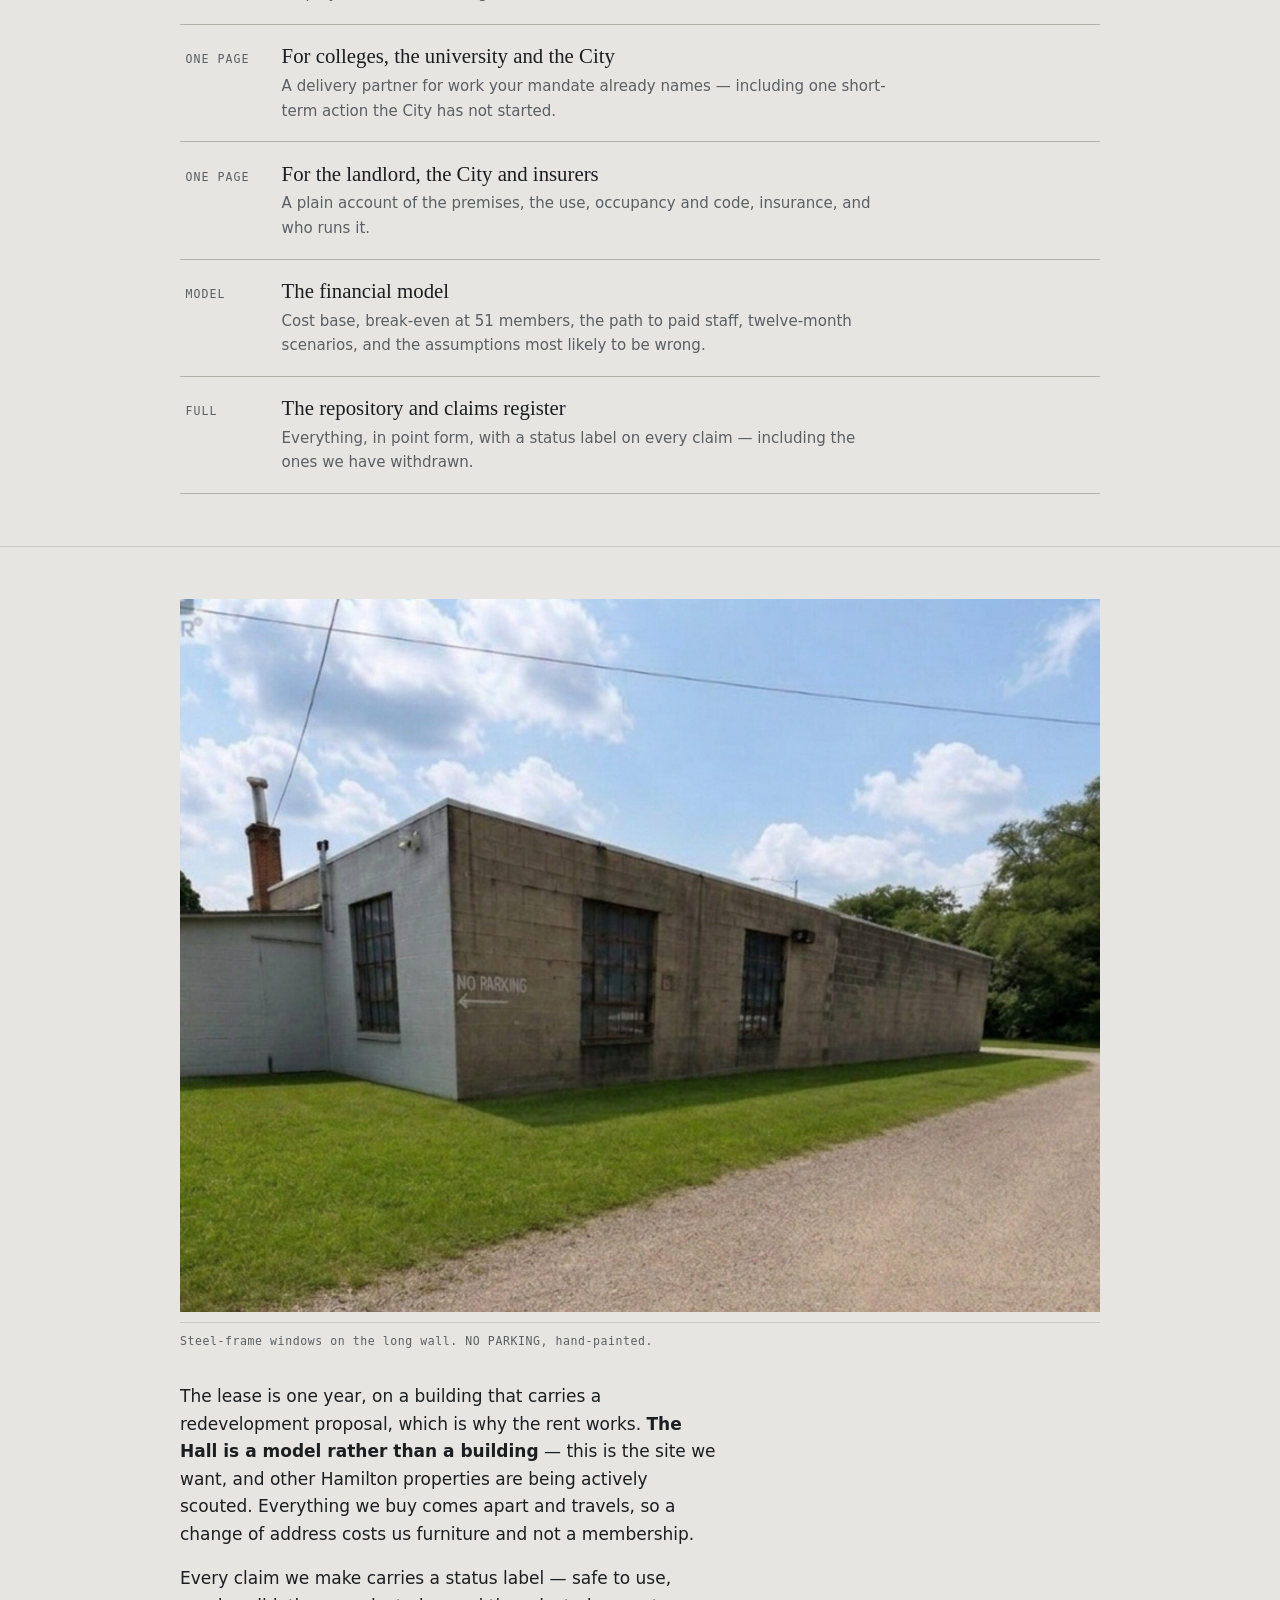
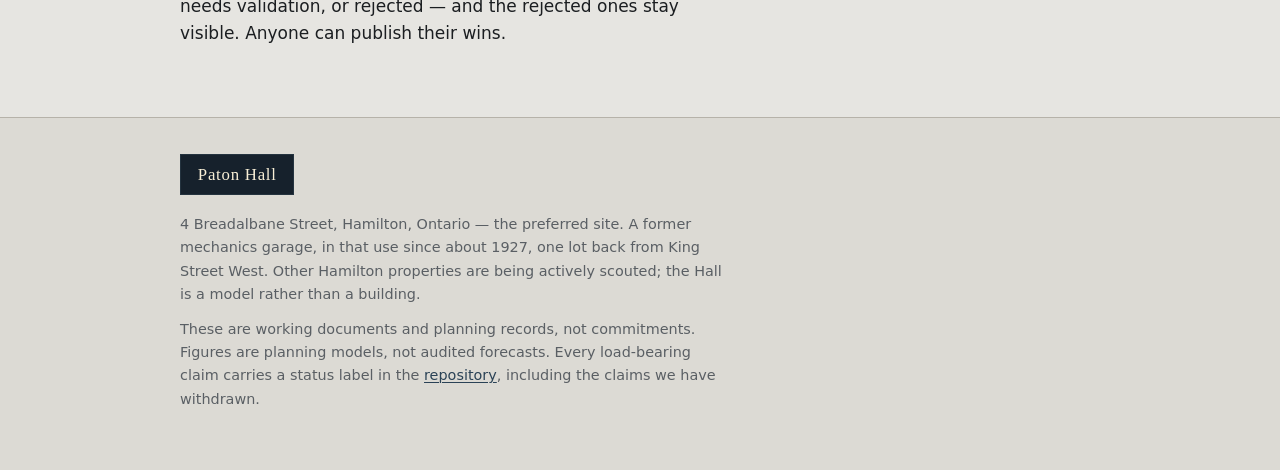
==== commit 3eda34c5: "Accelerate! rather than Accelerate. Co-Authored-By: Claude Sonnet 5 <noreply@anthropic.com>" ====
--- a/index.html
+++ b/index.html
@@ -27,7 +27,7 @@
     <h1 class="title">Paton&nbsp;Hall</h1>
     <p class="address">Breadalbane Street &middot; Hamilton, Ontario</p>
     <p class="standfirst">A hundred-year-old garage, run as an open room for
-      the people rebuilding North American industry. Accelerate.</p>
+      the people rebuilding North American industry. Accelerate!</p>
     <div class="prose">
       <p>A mechanics shop from about 1927 until now, and we are keeping it that
       way. Concrete floor, garage height, a bay door you can drive through.
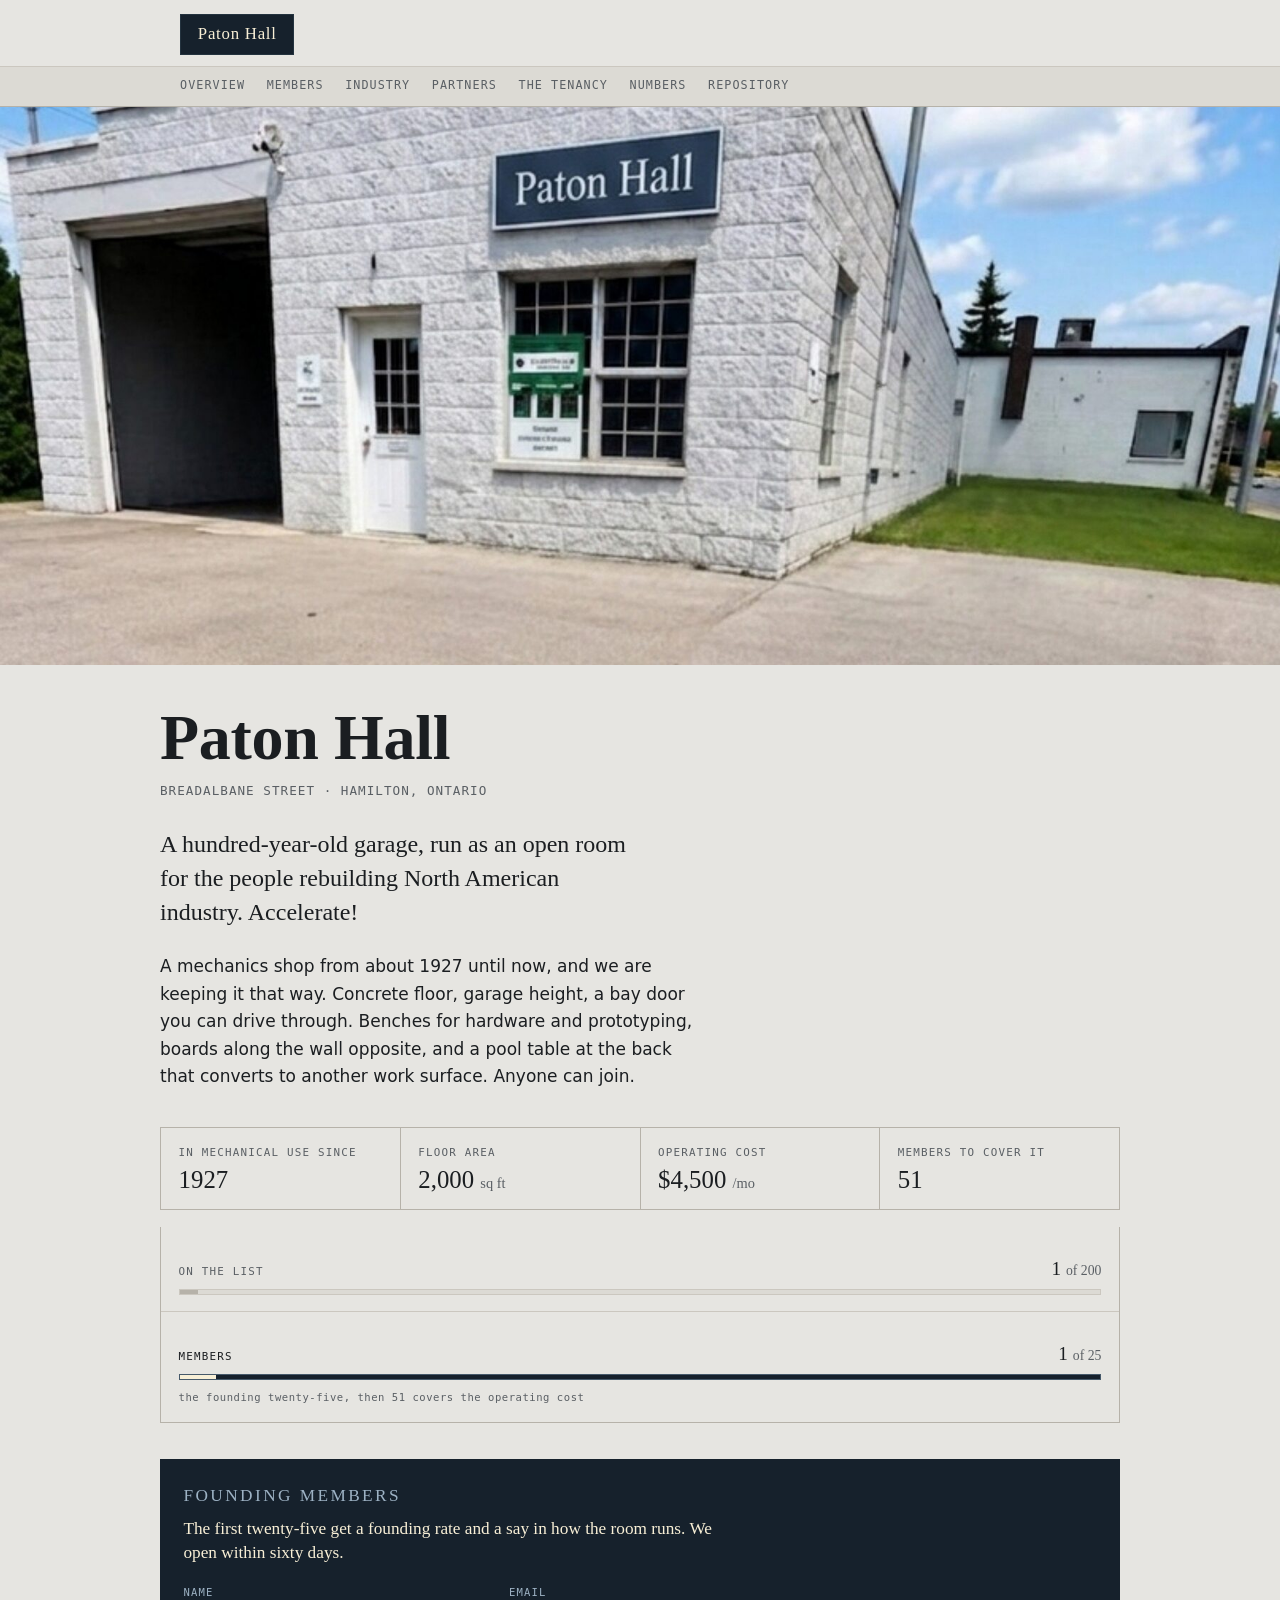
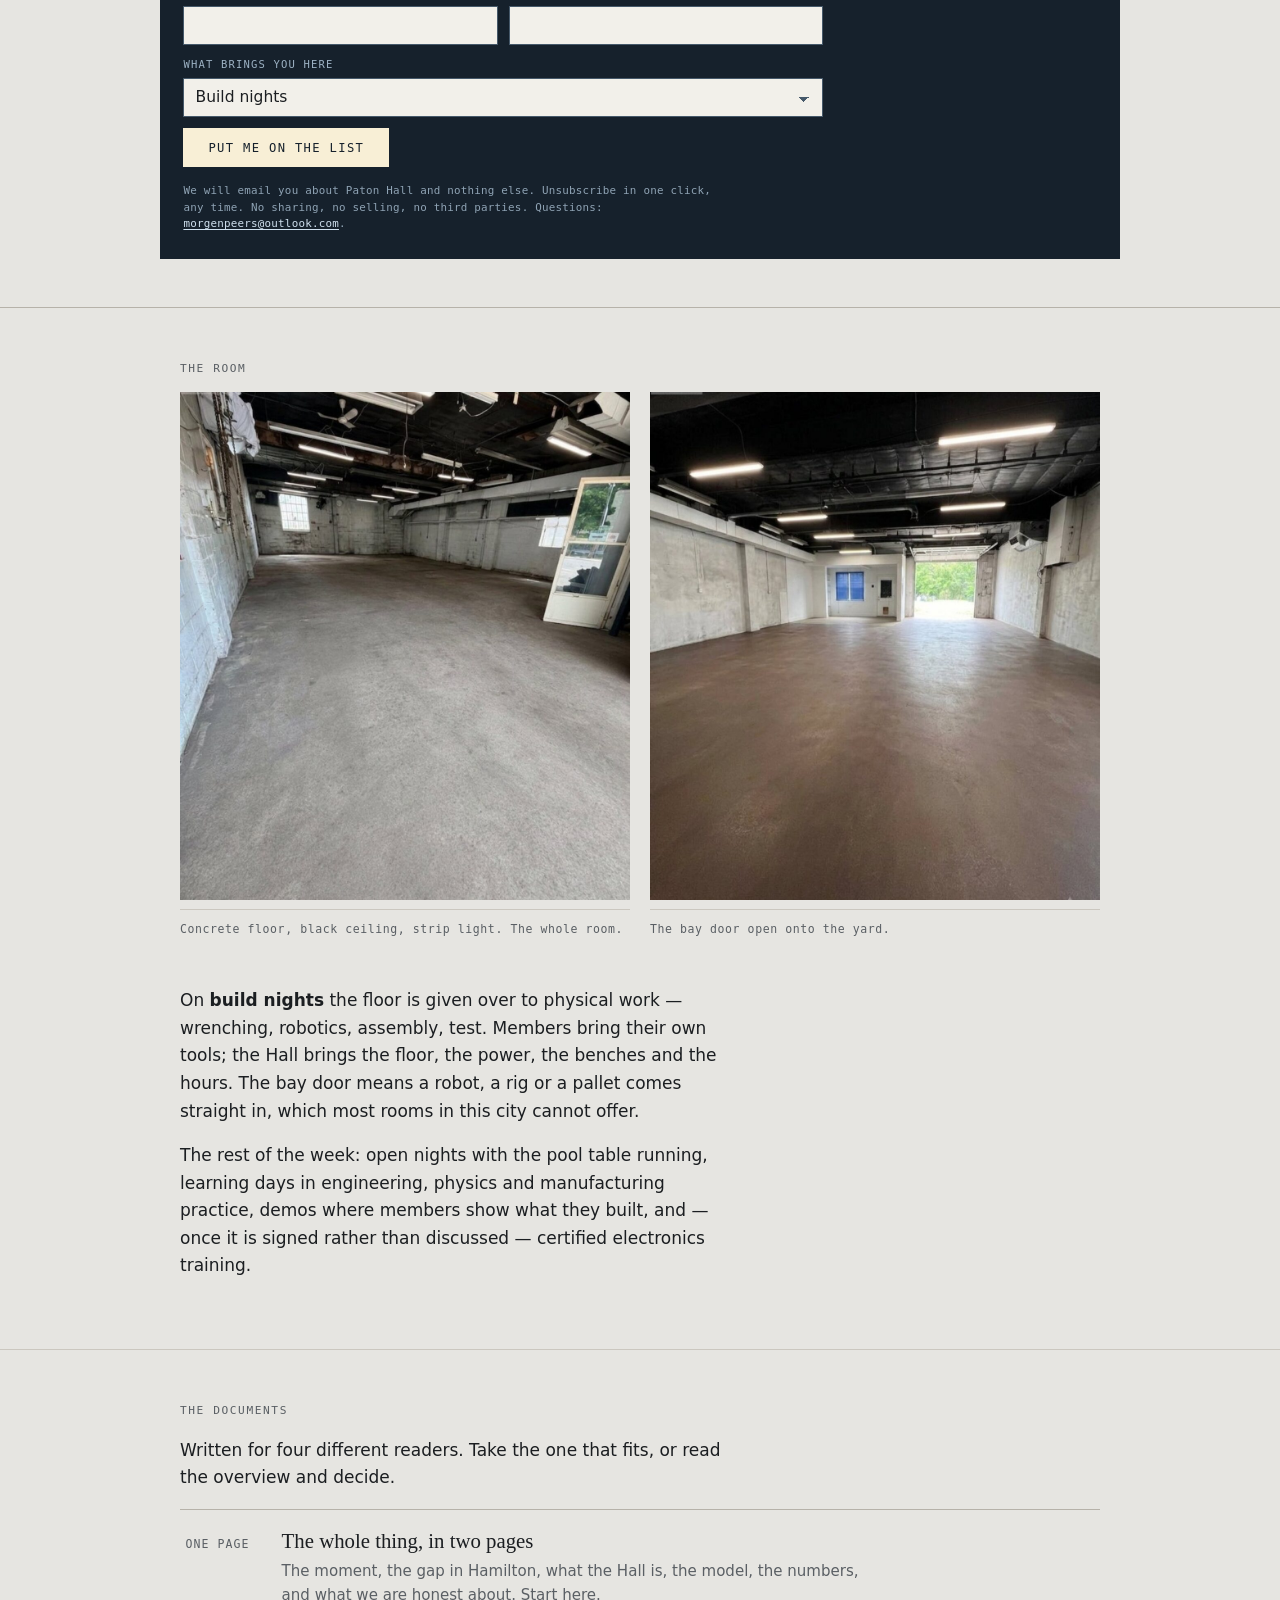
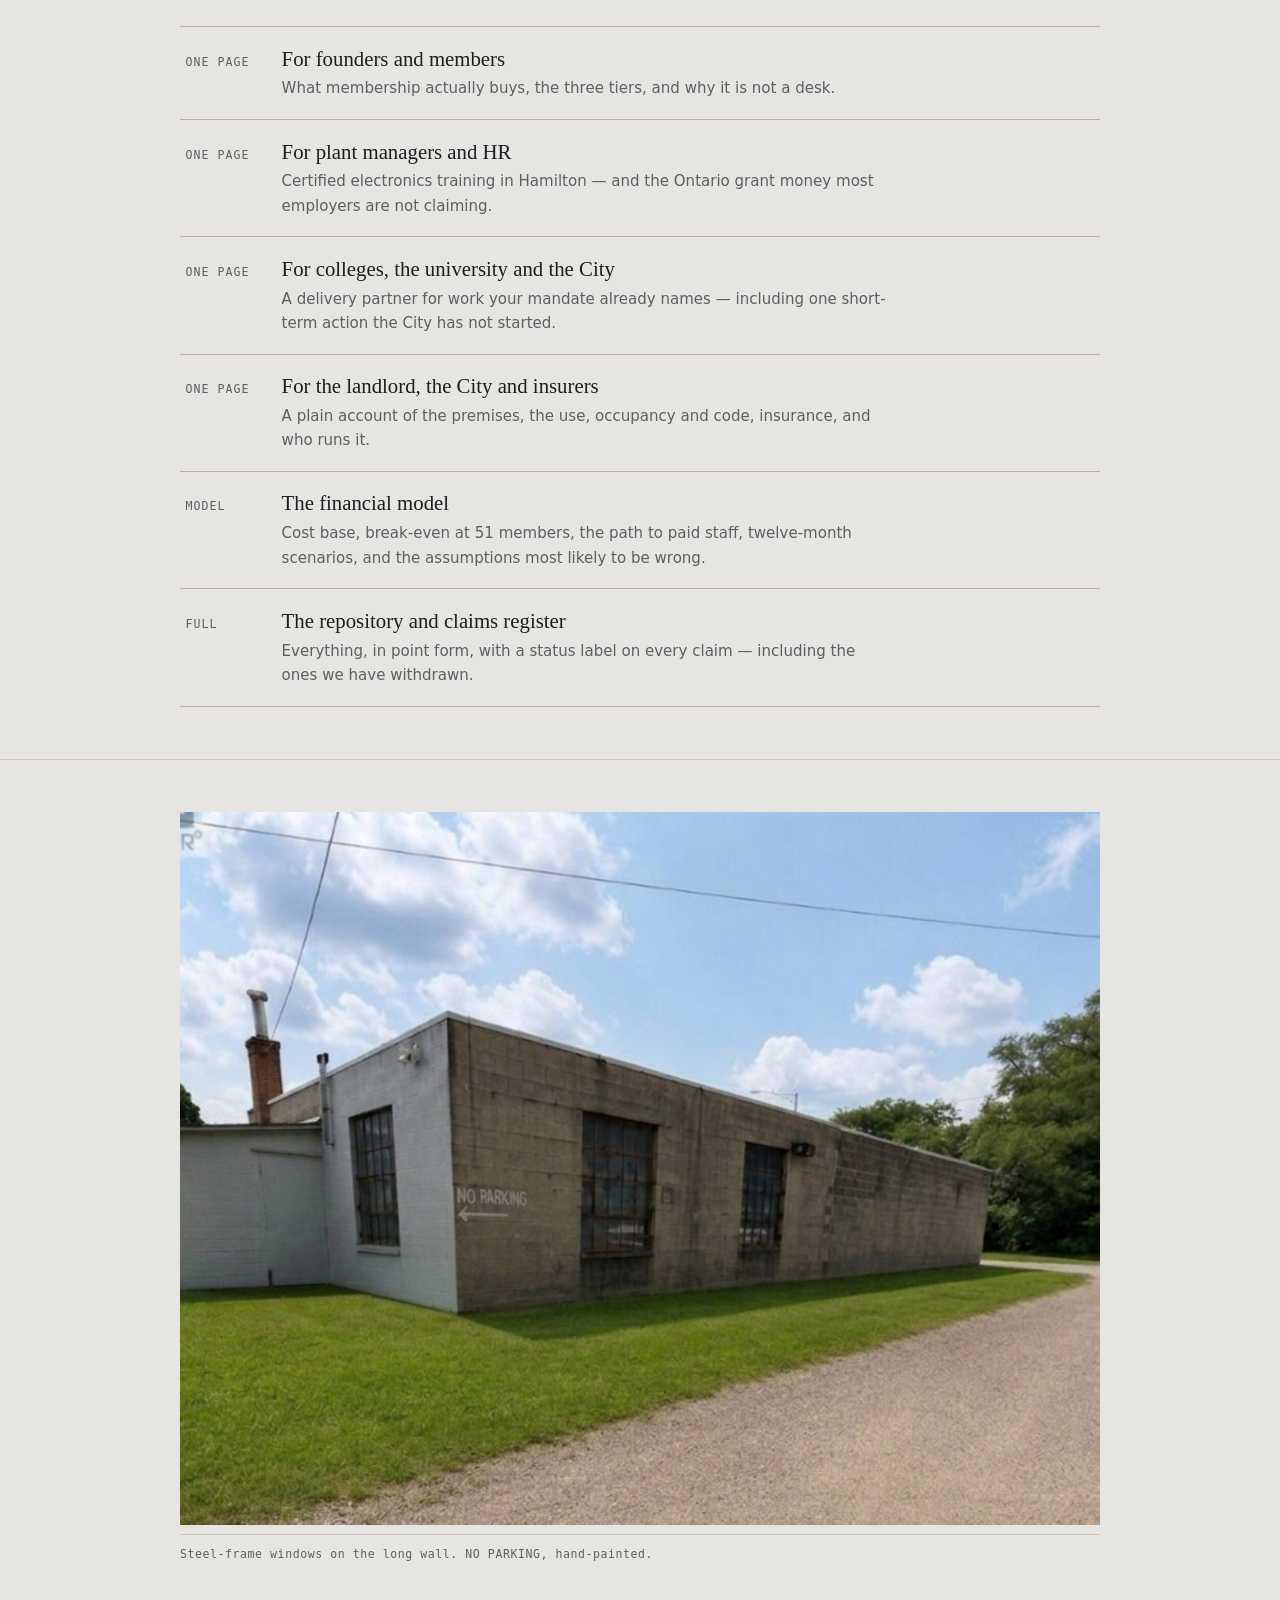
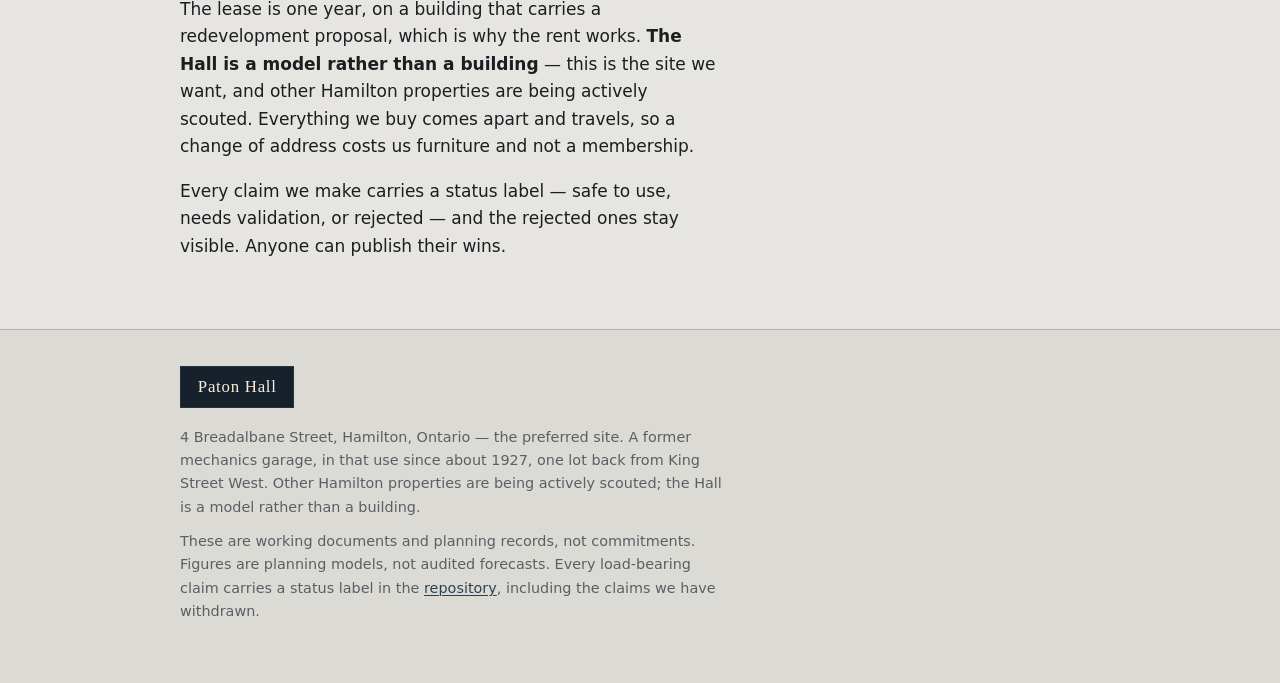
==== commit 4022f39d: "Show the counters from the first signup SHOW_FROM set to 0 so both bars render regardless of the num" ====
--- a/index.html
+++ b/index.html
@@ -41,6 +41,29 @@
       <div><dt>Operating cost</dt><dd>$4,500 <span>/mo</span></dd></div>
       <div><dt>Members to cover it</dt><dd>51</dd></div>
     </dl>
+    <div class="progress">
+    <div class="progress-row is-list">
+      <dl class="progress-head">
+        <dt>On the list</dt>
+        <dd>1 <span>of 200</span></dd>
+      </dl>
+      <div class="track" role="progressbar" aria-label="On the list"
+           aria-valuenow="1" aria-valuemin="0" aria-valuemax="200">
+        <i style="width:2%"></i>
+      </div>
+    </div>
+    <div class="progress-row is-members">
+      <dl class="progress-head">
+        <dt>Members</dt>
+        <dd>1 <span>of 25</span></dd>
+      </dl>
+      <div class="track" role="progressbar" aria-label="Members"
+           aria-valuenow="1" aria-valuemin="0" aria-valuemax="25">
+        <i style="width:4%"></i>
+      </div>
+      <p class="progress-note">the founding twenty-five, then 51 covers the operating cost</p>
+    </div>
+</div>
     <div class="signup">
 <p class="eyebrow">Founding members</p>
 <p>The first twenty-five get a founding rate and a say in how the room runs. We open within sixty days.</p>
--- a/styles.css
+++ b/styles.css
@@ -215,6 +215,76 @@
 }
 .facts dd span { font-size: 0.9rem; color: var(--ink-2); }
 
+/* ---------- progress ---------- */
+/* Two counts pulled from Kit: everyone on the list, and the ones who have
+   actually joined. The member bar carries the tube colour because it is the
+   number that decides whether the room stays open. */
+
+.progress {
+  border: 1px solid var(--rule);
+  border-top: 0;
+  background: var(--paper);
+}
+
+.progress-row { padding: 0.9rem 1.1rem 1rem; }
+.progress-row + .progress-row { border-top: 1px solid var(--rule-2); }
+
+.progress-head {
+  display: flex;
+  justify-content: space-between;
+  align-items: baseline;
+  gap: 1rem;
+  margin-bottom: 0.55rem;
+}
+
+.progress-head dt {
+  font-family: var(--mono);
+  font-size: 0.68rem;
+  letter-spacing: 0.11em;
+  text-transform: uppercase;
+  color: var(--ink-2);
+  margin: 0;
+}
+
+.progress-head dd {
+  margin: 0;
+  font-family: var(--serif);
+  font-size: 1.2rem;
+  line-height: 1;
+  white-space: nowrap;
+}
+.progress-head dd span { color: var(--ink-2); font-size: 0.86rem; }
+
+.track {
+  height: 6px;
+  background: var(--paper-2);
+  border: 1px solid var(--rule-2);
+  overflow: hidden;
+}
+.track > i {
+  display: block;
+  height: 100%;
+  background: var(--rule);
+  transition: width 600ms ease-out;
+}
+
+/* the live one */
+.progress-row.is-members .track { border-color: #46596a; background: var(--enamel); }
+.progress-row.is-members .track > i { background: var(--tube); }
+.progress-row.is-members .progress-head dt { color: var(--ink); }
+
+.progress-note {
+  font-family: var(--mono);
+  font-size: 0.66rem;
+  letter-spacing: 0.05em;
+  color: var(--ink-2);
+  margin: 0.55rem 0 0;
+}
+
+@media (prefers-reduced-motion: reduce) {
+  .track > i { transition: none; }
+}
+
 /* ---------- signup ---------- */
 /* The one call to action on the page. Enamel ground, tube-white button —
    the only place the strip-light colour appears as a surface. */
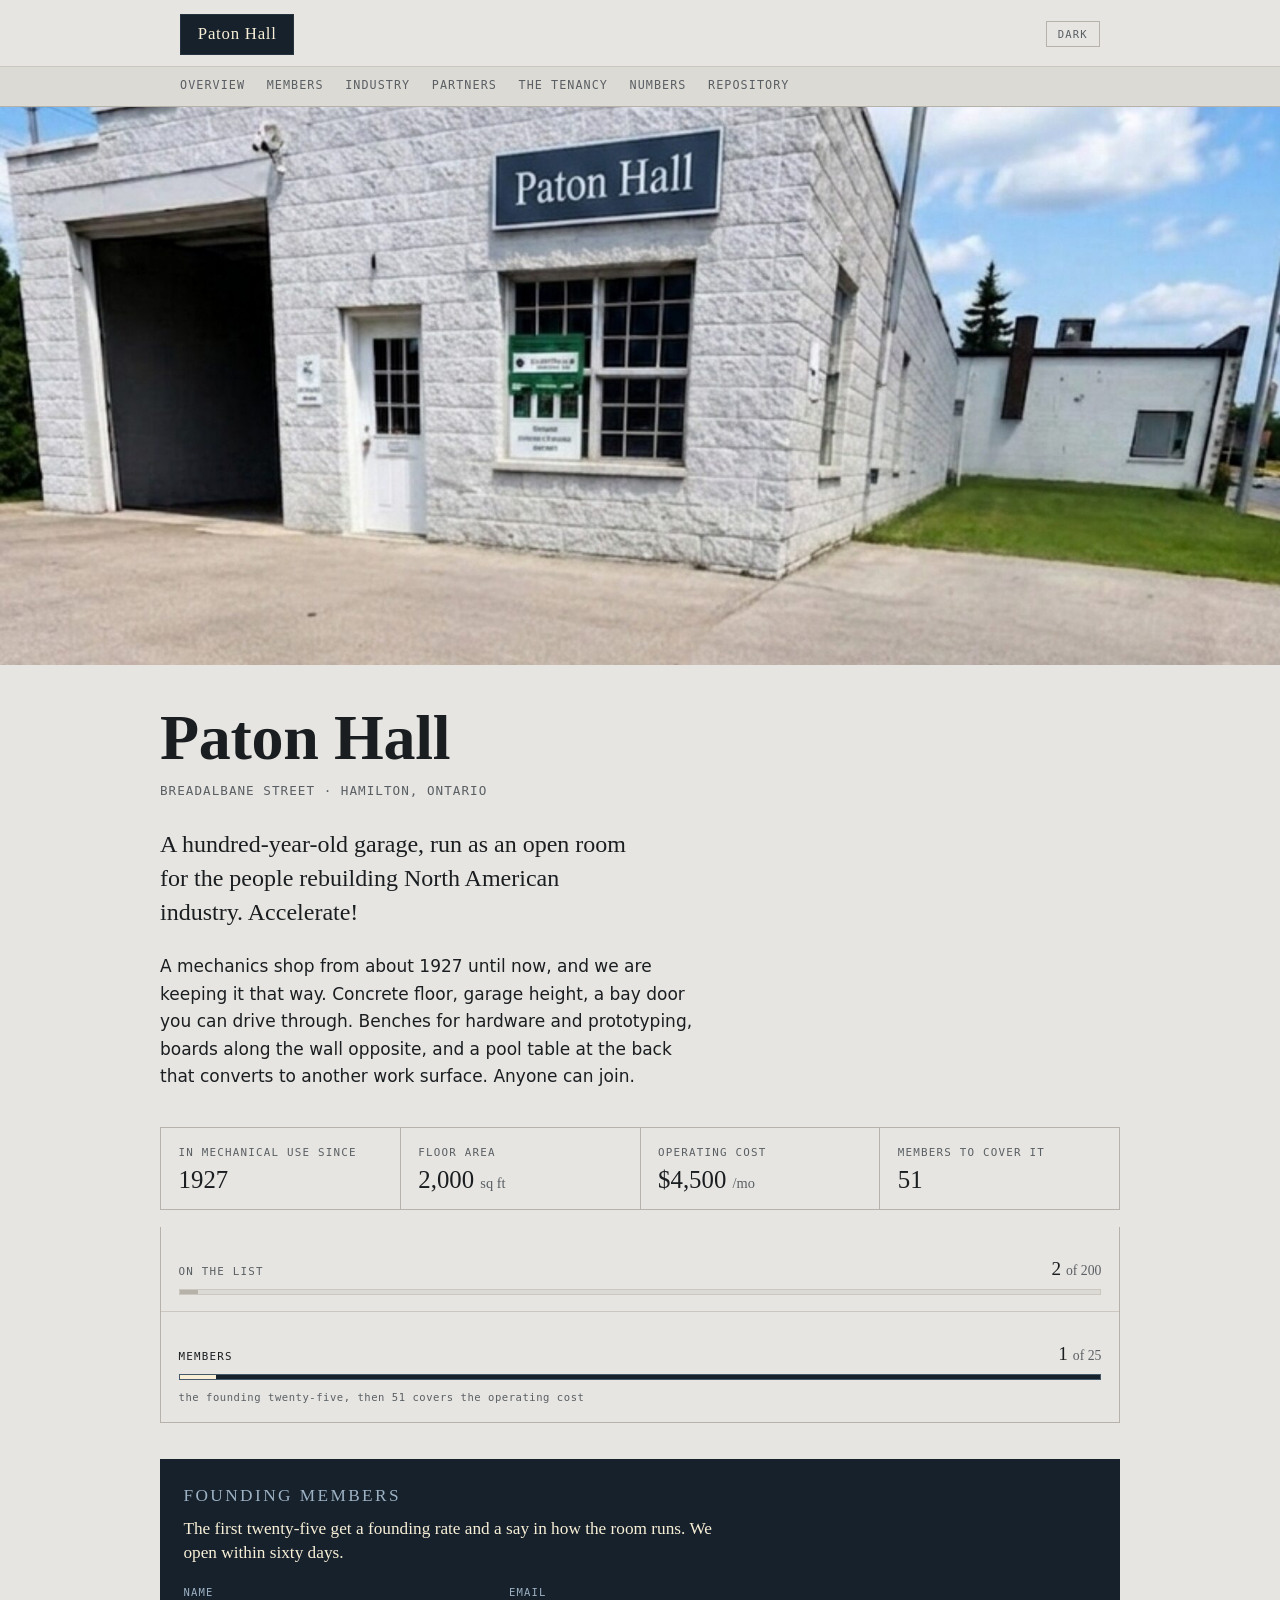
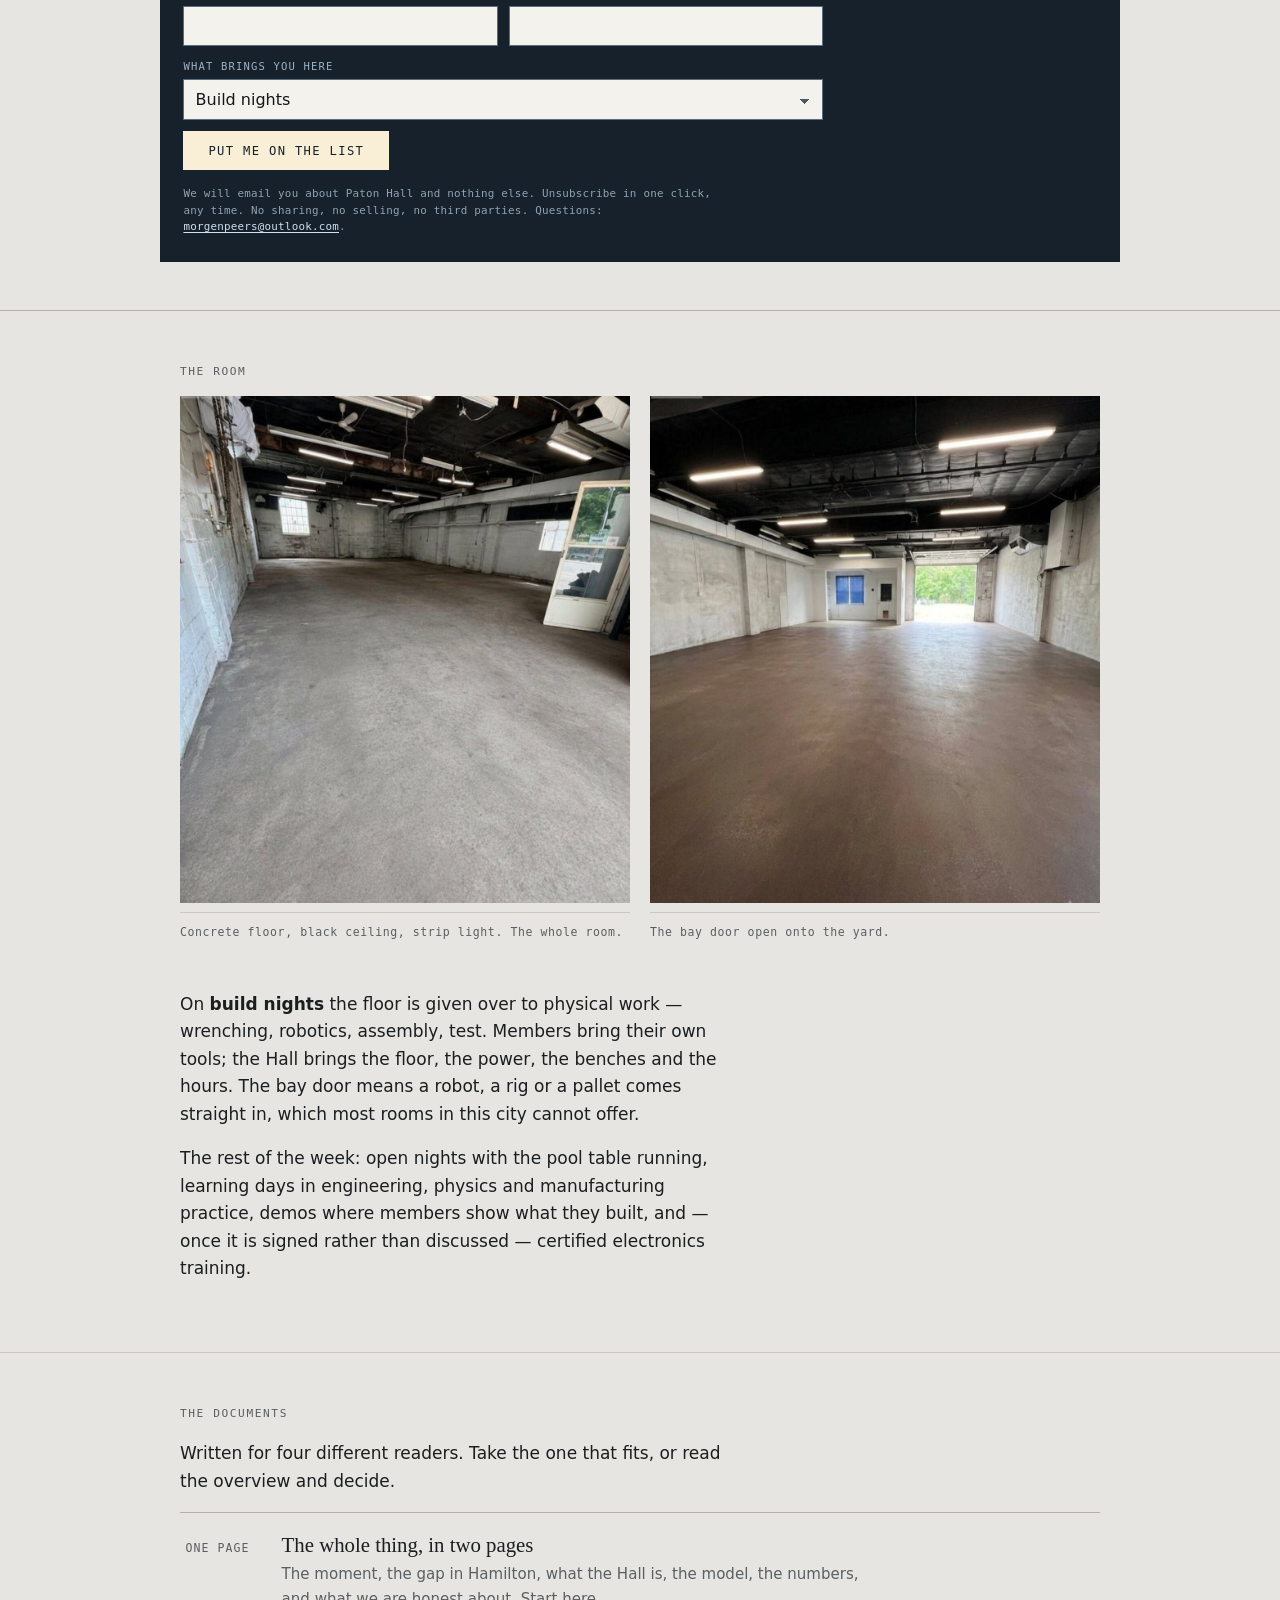
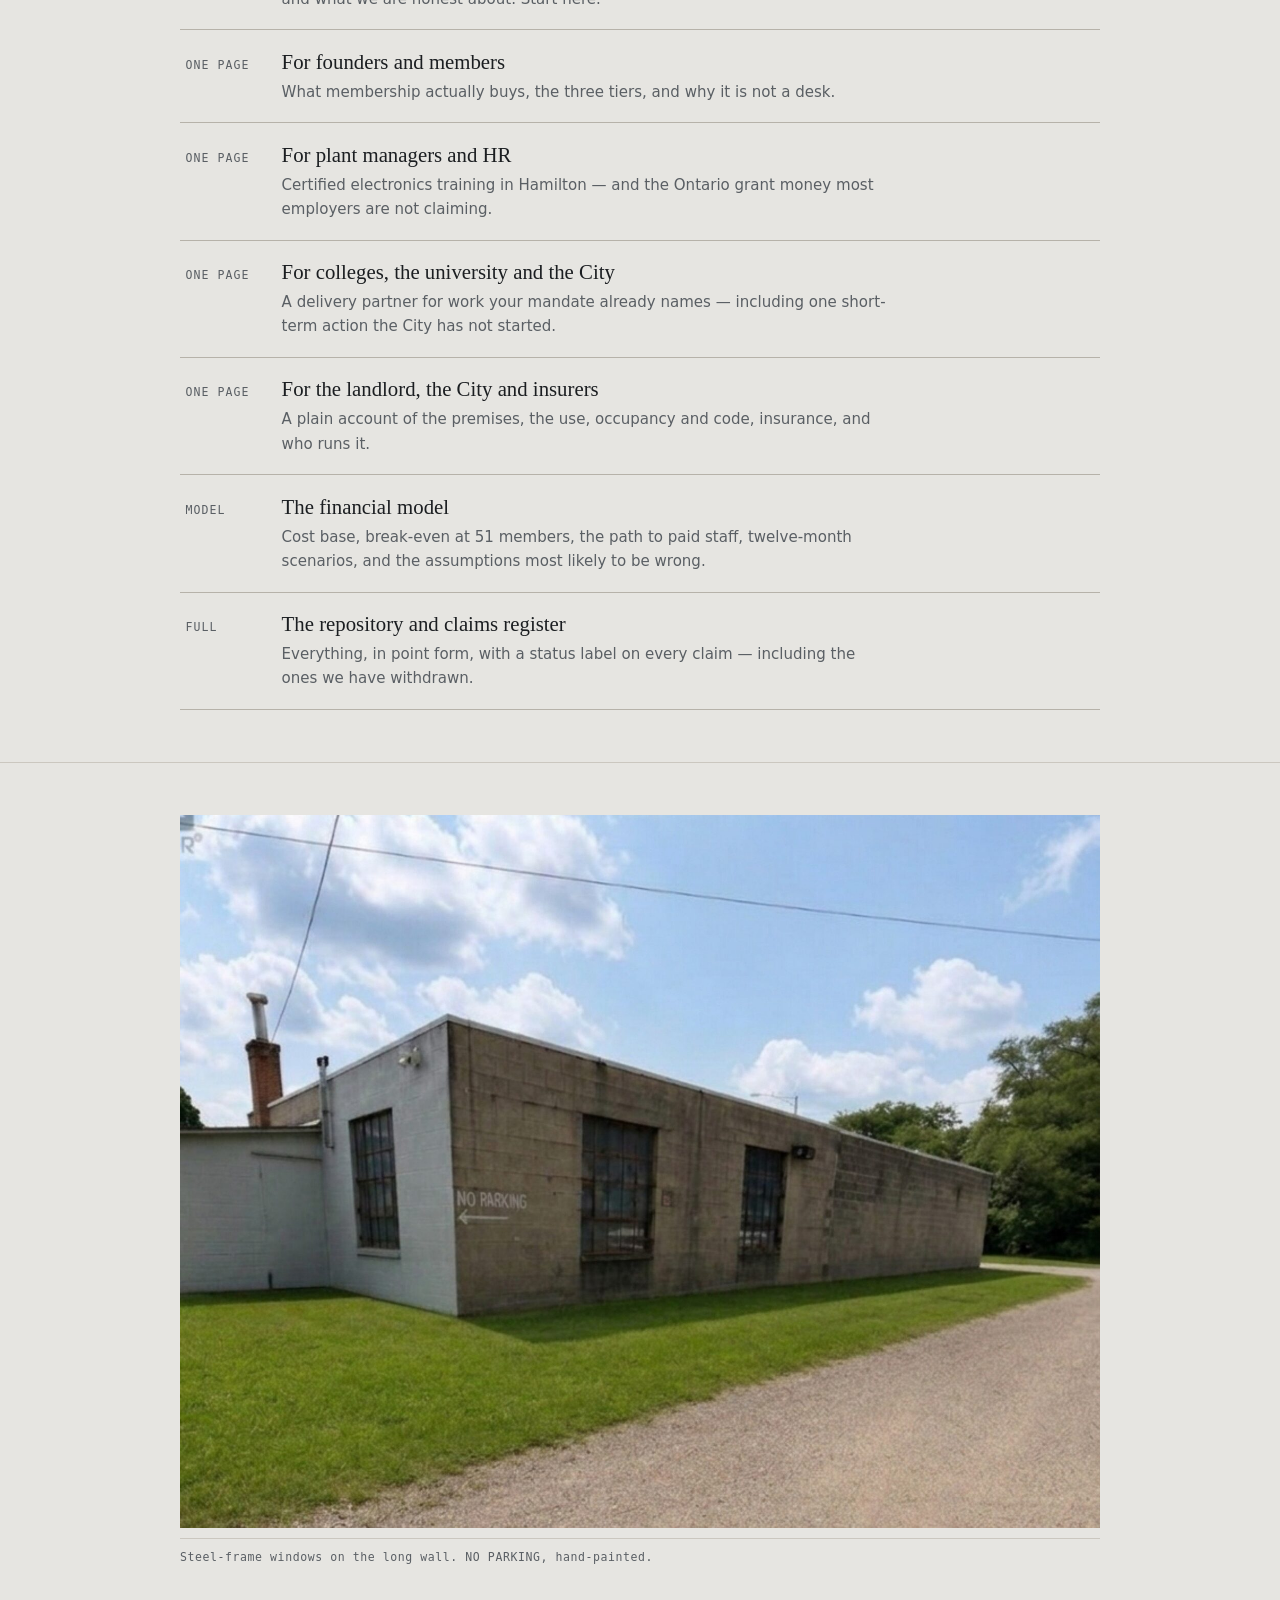
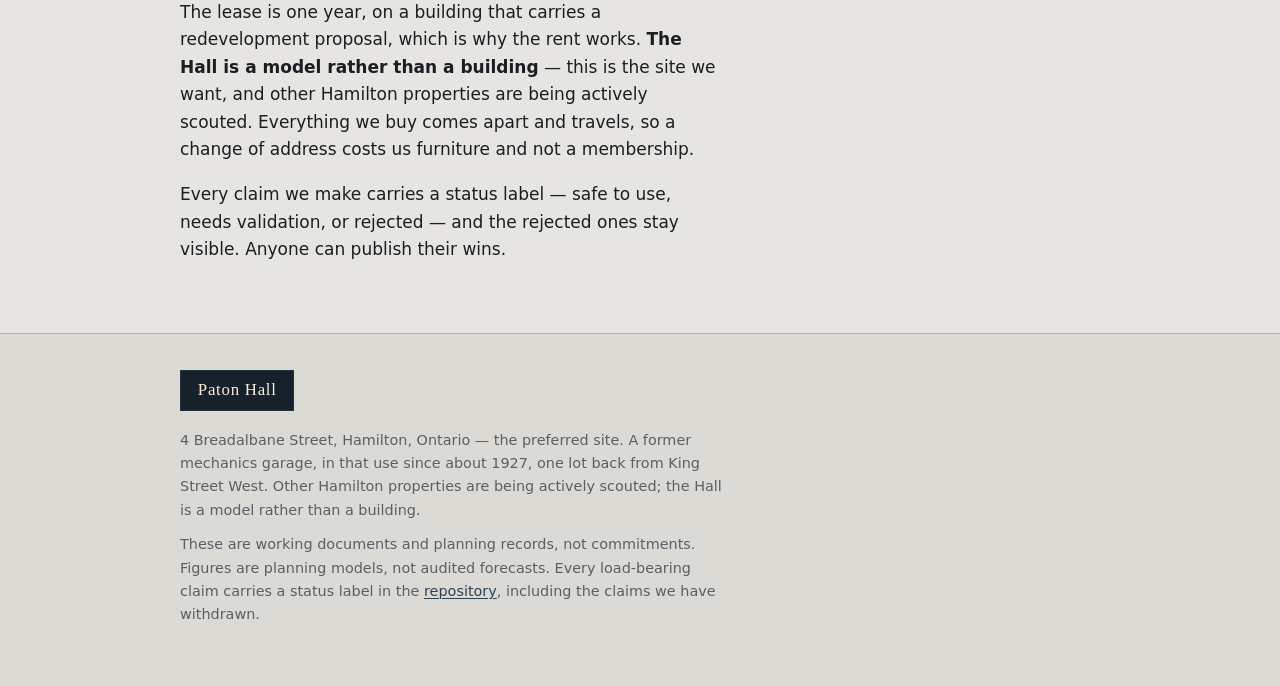
==== commit 69beee4e: "Add a light/dark toggle, and update counts The stylesheet previously only had a prefers-color-scheme" ====
--- a/index.html
+++ b/index.html
@@ -7,11 +7,13 @@
 <meta name="description" content="Paton Hall — a hundred-year-old mechanics garage at 4 Breadalbane Street, Hamilton, run as an open room for technologists, engineers and founders building industrial products.">
 <link rel="stylesheet" href="styles.css">
 <link rel="icon" href="data:image/svg+xml,<svg xmlns=%22http://www.w3.org/2000/svg%22 viewBox=%220 0 16 16%22><rect width=%2216%22 height=%2216%22 fill=%22%2316212c%22/><text y=%2212%22 x=%228%22 text-anchor=%22middle%22 font-size=%2211%22 font-family=%22Georgia,serif%22 fill=%22%23f8efd6%22>P</text></svg>">
+<script>(function(){try{var t=localStorage.getItem('ph-theme');if(t==='dark'||t==='light')document.documentElement.setAttribute('data-theme',t)}catch(e){}})();</script>
 </head>
 <body>
 <header class="site-header">
   <div class="header-bar">
     <a class="sign" href="index.html">Paton Hall</a>
+    <button class="theme-toggle" type="button" hidden>dark</button>
   </div>
   <nav class="site-nav" aria-label="Documents"><ul><li><a href="papers/overview.html">Overview</a></li><li><a href="papers/members.html">Members</a></li><li><a href="papers/industry.html">Industry</a></li><li><a href="papers/partners.html">Partners</a></li><li><a href="papers/civic.html">The tenancy</a></li><li><a href="papers/financials.html">Numbers</a></li><li><a href="papers/repository.html">Repository</a></li></ul></nav>
 </header>
@@ -45,10 +47,10 @@
     <div class="progress-row is-list">
       <dl class="progress-head">
         <dt>On the list</dt>
-        <dd>1 <span>of 200</span></dd>
+        <dd>2 <span>of 200</span></dd>
       </dl>
       <div class="track" role="progressbar" aria-label="On the list"
-           aria-valuenow="1" aria-valuemin="0" aria-valuemax="200">
+           aria-valuenow="2" aria-valuemin="0" aria-valuemax="200">
         <i style="width:2%"></i>
       </div>
     </div>
@@ -187,5 +189,31 @@
     claims we have withdrawn.</p>
   </div>
 </footer>
+<script>
+(function () {
+  var btn = document.querySelector('.theme-toggle');
+  if (!btn) return;
+  var root = document.documentElement;
+  function current() {
+    var set = root.getAttribute('data-theme');
+    if (set === 'dark' || set === 'light') return set;
+    return window.matchMedia('(prefers-color-scheme: dark)').matches ? 'dark' : 'light';
+  }
+  function paint() {
+    var next = current() === 'dark' ? 'light' : 'dark';
+    btn.textContent = next;
+    btn.setAttribute('aria-label', 'Switch to ' + next + ' theme');
+    btn.setAttribute('title', 'Switch to ' + next + ' theme');
+  }
+  btn.hidden = false;
+  paint();
+  btn.addEventListener('click', function () {
+    var next = current() === 'dark' ? 'light' : 'dark';
+    root.setAttribute('data-theme', next);
+    try { localStorage.setItem('ph-theme', next); } catch (e) {}
+    paint();
+  });
+})();
+</script>
 </body>
 </html>
--- a/styles.css
+++ b/styles.css
@@ -22,6 +22,10 @@
   --measure: 34rem;
   --wide: 60rem;
 }
+
+/* Three states. The system preference applies unless the reader has chosen,
+   and an explicit choice wins in both directions. The two dark blocks below
+   are identical and must stay in sync — plain CSS has no way to share them. */
 
 @media (prefers-color-scheme: dark) {
   :root:not([data-theme="light"]) {
@@ -39,6 +43,20 @@
   }
 }
 
+:root[data-theme="dark"] {
+  --paper:    #14181c;
+  --paper-2:  #1c2228;
+  --enamel:   #0d141a;
+  --enamel-2: #1c2a35;
+  --ink:      #e4e2db;
+  --ink-2:    #9aa1a8;
+  --rule:     #333c44;
+  --rule-2:   #262e35;
+  --tube:     #f8efd6;
+  --rust:     #c0714c;
+  --link:     #9dc2dd;
+}
+
 *, *::before, *::after { box-sizing: border-box; }
 
 html { -webkit-text-size-adjust: 100%; }
@@ -77,7 +95,30 @@
   max-width: var(--wide);
   margin: 0 auto;
   padding: 0.85rem 1.25rem 0.7rem;
-}
+  display: flex;
+  align-items: center;
+  justify-content: space-between;
+  gap: 1rem;
+}
+
+/* Hidden until the script unhides it, so it never appears without working. */
+.theme-toggle {
+  flex: 0 0 auto;
+  font-family: var(--mono);
+  font-size: 0.66rem;
+  letter-spacing: 0.11em;
+  text-transform: uppercase;
+  color: var(--ink-2);
+  background: transparent;
+  border: 1px solid var(--rule);
+  border-radius: 0;
+  padding: 0.42rem 0.7rem;
+  cursor: pointer;
+  line-height: 1;
+}
+.theme-toggle:hover { color: var(--ink); border-color: var(--ink-2); }
+.theme-toggle:focus-visible { outline: 2px solid var(--link); outline-offset: 2px; }
+.theme-toggle[hidden] { display: none; }
 
 /* the enamel sign, as it appears on the wall */
 .sign {
@@ -325,17 +366,34 @@
   margin-bottom: 0.3rem;
 }
 
+/* These fields sit on the enamel block, which is dark in BOTH themes, so the
+   field ground is always light. The text colour must therefore be a fixed
+   dark value — using var(--ink) made it flip to light in dark mode and left
+   people typing light grey on off-white. */
 .signup-form input,
 .signup-form select {
   width: 100%;
   font-family: var(--sans);
-  font-size: 0.97rem;
-  color: var(--ink);
-  background: #f2f0ea;
-  border: 1px solid #46596a;
+  font-size: 1rem;
+  color: #14171a;
+  caret-color: #14171a;
+  background: #f4f2ec;
+  border: 1px solid #5a6d7e;
   border-radius: 0;
-  padding: 0.6rem 0.7rem;
+  padding: 0.62rem 0.7rem;
   appearance: none;
+}
+.signup-form input::placeholder { color: #5c6469; opacity: 1; }
+.signup-form select option { color: #14171a; background: #f4f2ec; }
+
+/* Browsers repaint autofilled fields with their own colours, which breaks the
+   pairing above. Pin both back. */
+.signup-form input:-webkit-autofill,
+.signup-form input:-webkit-autofill:hover,
+.signup-form input:-webkit-autofill:focus {
+  -webkit-text-fill-color: #14171a;
+  -webkit-box-shadow: 0 0 0 100px #f4f2ec inset;
+  caret-color: #14171a;
 }
 .signup-form select {
   background-image: linear-gradient(45deg, transparent 50%, #46596a 50%),
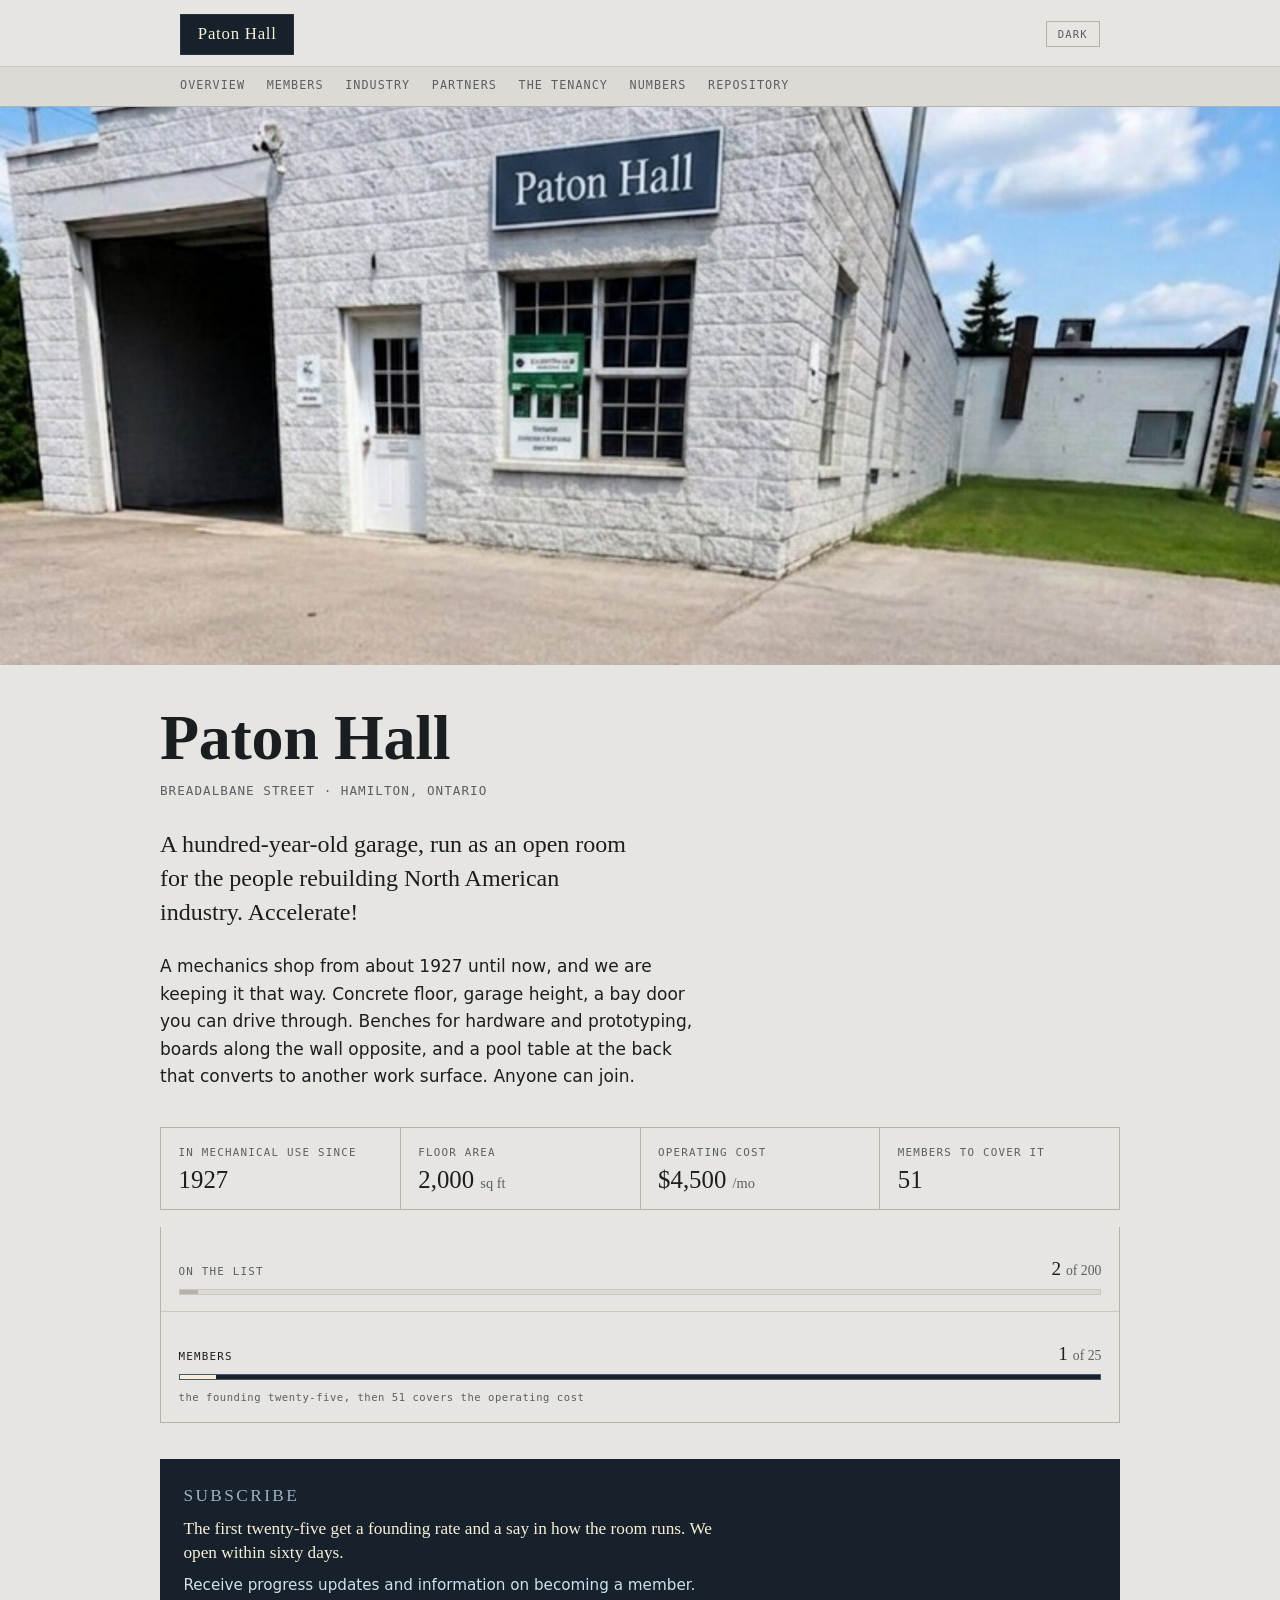
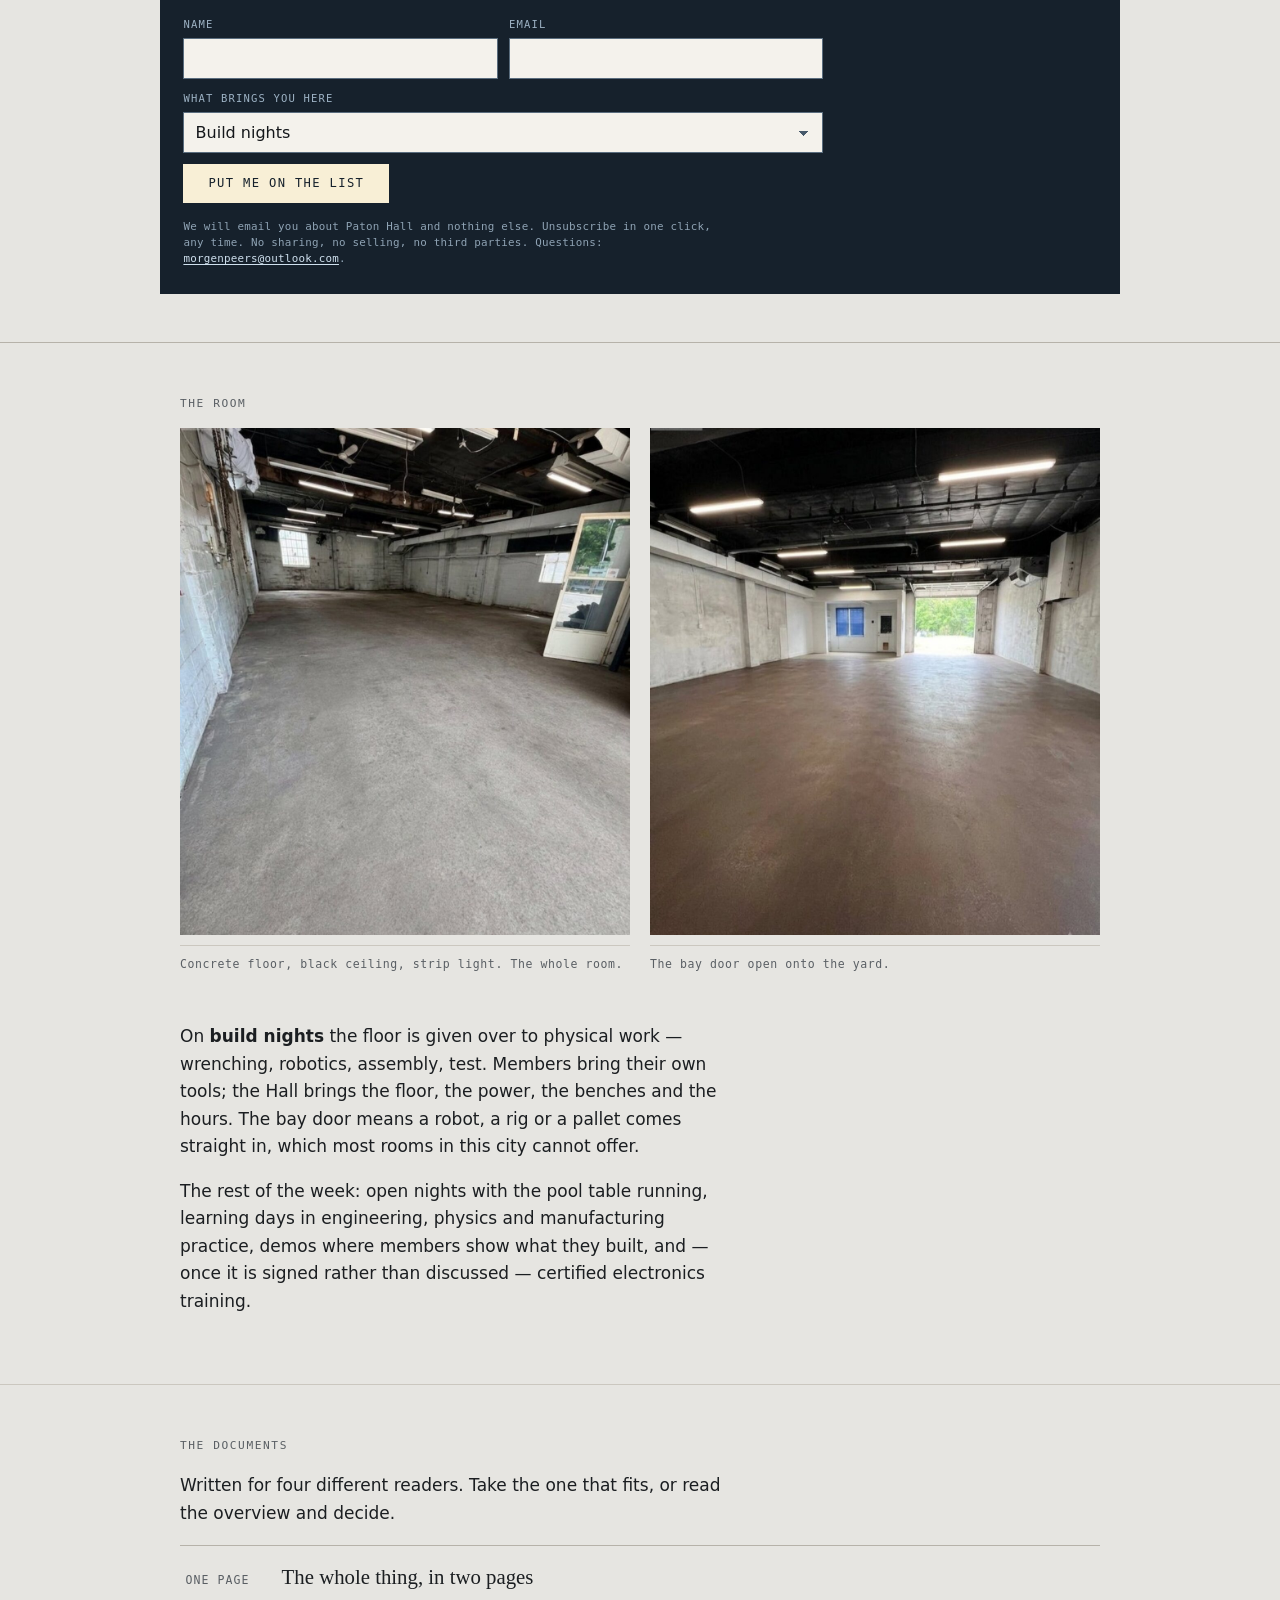
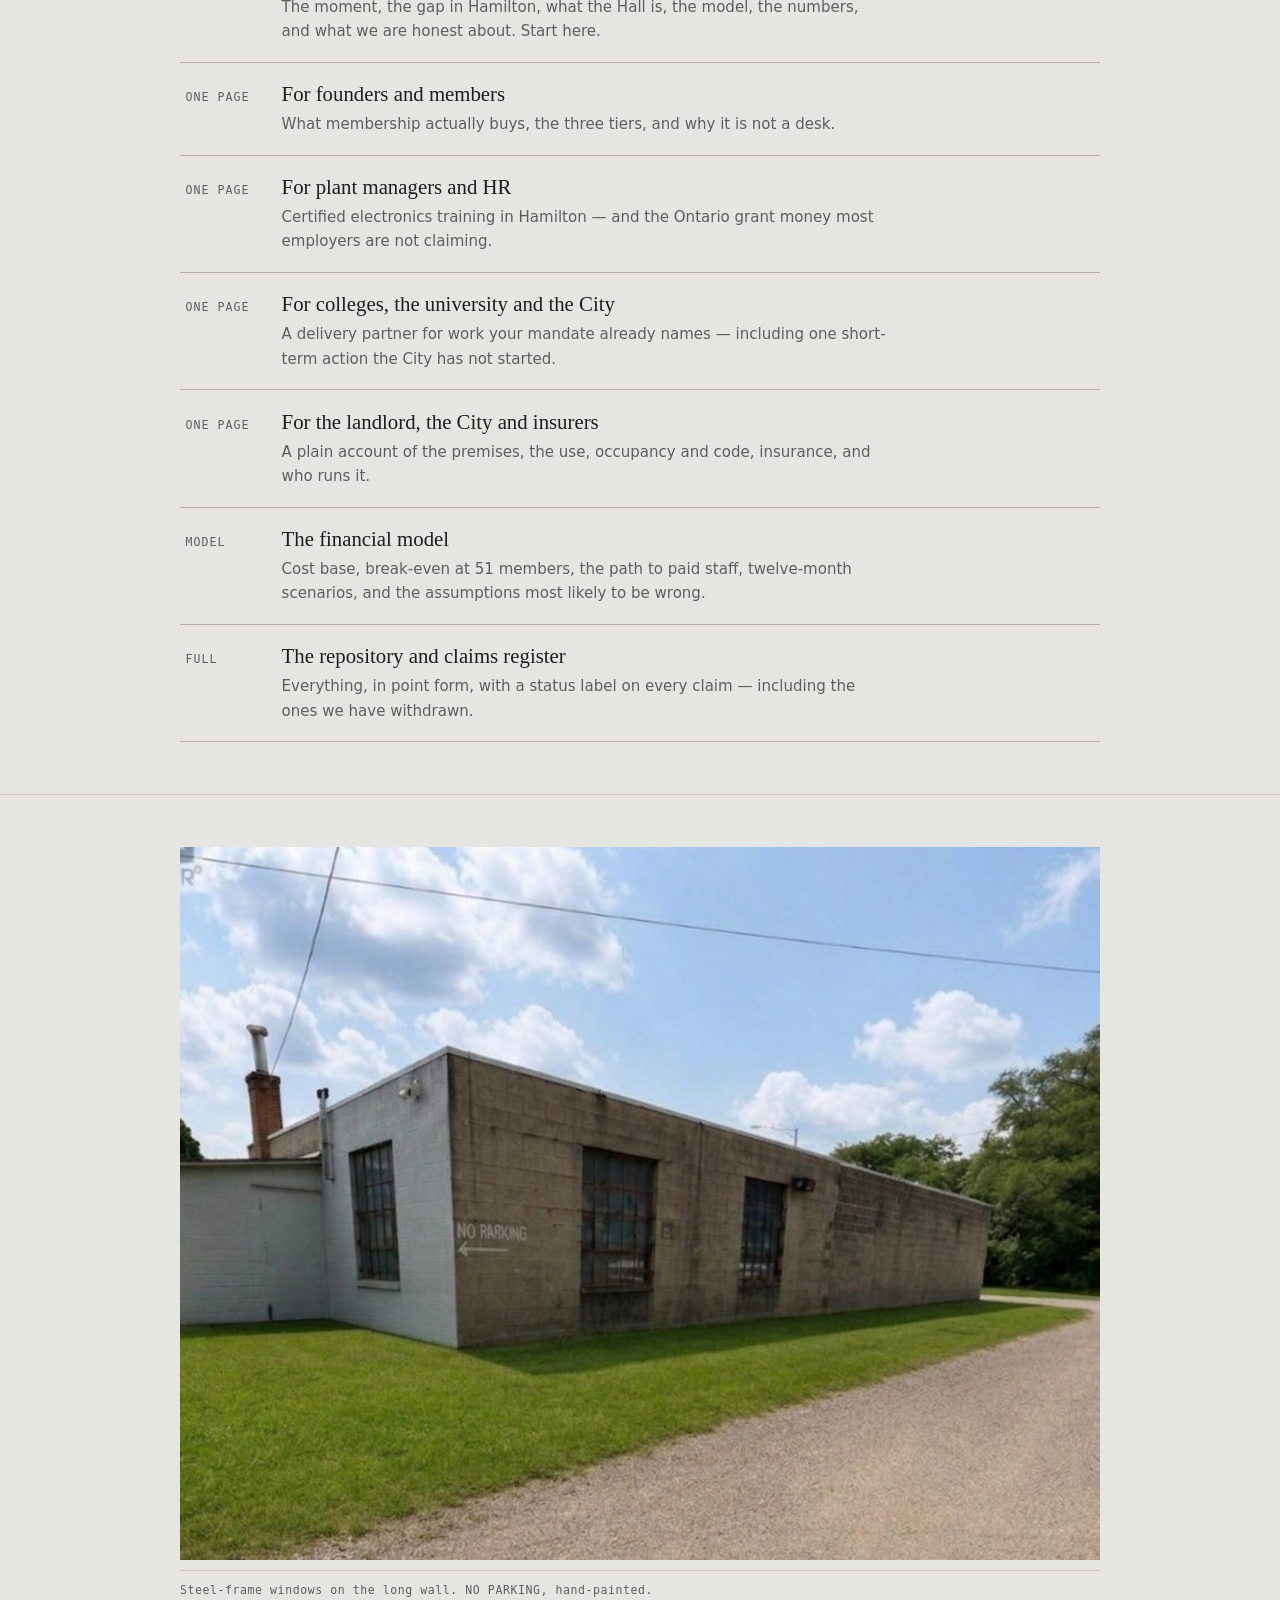
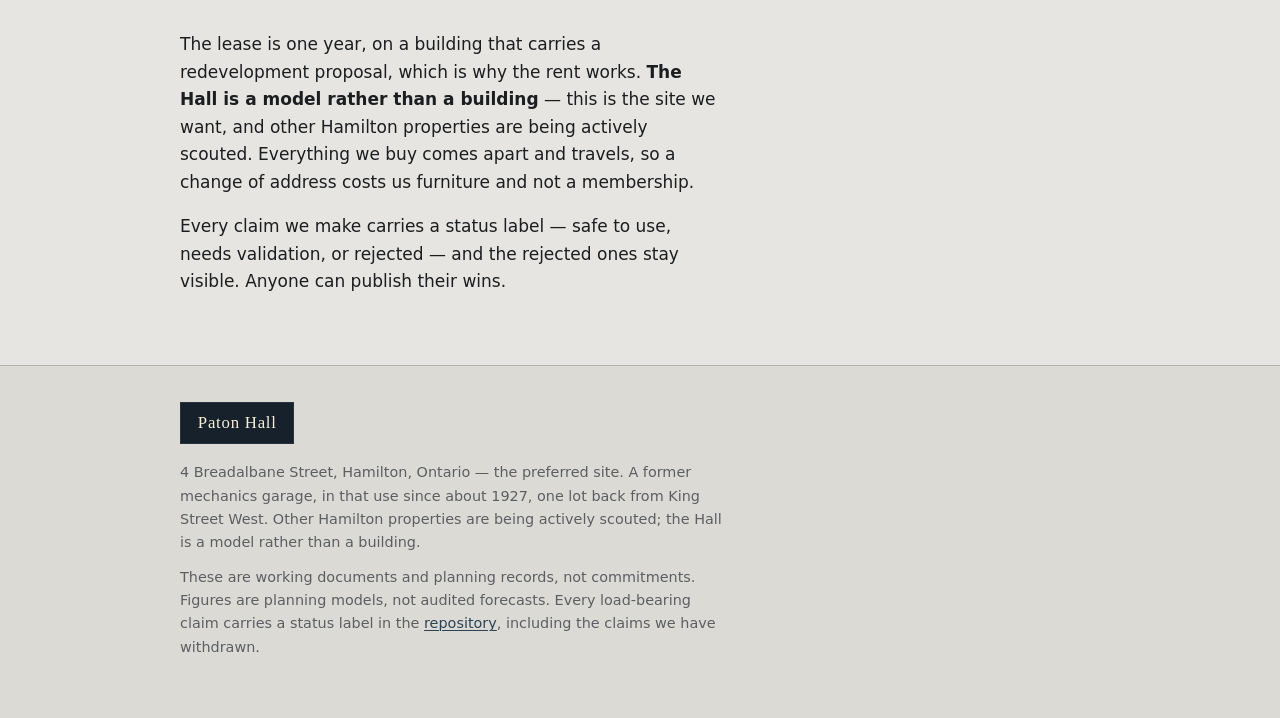
==== commit 88a5f211: "Retitle the signup box and add a supporting line Box heading is now SUBSCRIBE. Adds "Receive progres" ====
--- a/index.html
+++ b/index.html
@@ -67,8 +67,9 @@
     </div>
 </div>
     <div class="signup">
-<p class="eyebrow">Founding members</p>
+<p class="eyebrow">Subscribe</p>
 <p>The first twenty-five get a founding rate and a say in how the room runs. We open within sixty days.</p>
+<p class="signup-sub">Receive progress updates and information on becoming a member.</p>
 <form class="signup-form" action="https://app.kit.com/forms/9788991/subscriptions" method="post">
       <div>
         <label for="su-name">Name</label>
--- a/styles.css
+++ b/styles.css
@@ -341,11 +341,21 @@
 .signup .eyebrow { color: #9db2c4; margin-bottom: 0.55rem; }
 
 .signup p {
-  margin: 0 0 1.15rem;
+  margin: 0 0 0.55rem;
   max-width: 34rem;
   font-family: var(--serif);
   font-size: 1.08rem;
   line-height: 1.4;
+}
+
+/* Supporting line: plainer and quieter than the serif lead above it, so the
+   two read as headline then explanation rather than competing. */
+.signup .signup-sub {
+  font-family: var(--sans);
+  font-size: 0.95rem;
+  line-height: 1.5;
+  color: #cfe0ee;
+  margin: 0 0 1.2rem;
 }
 
 .signup-form {
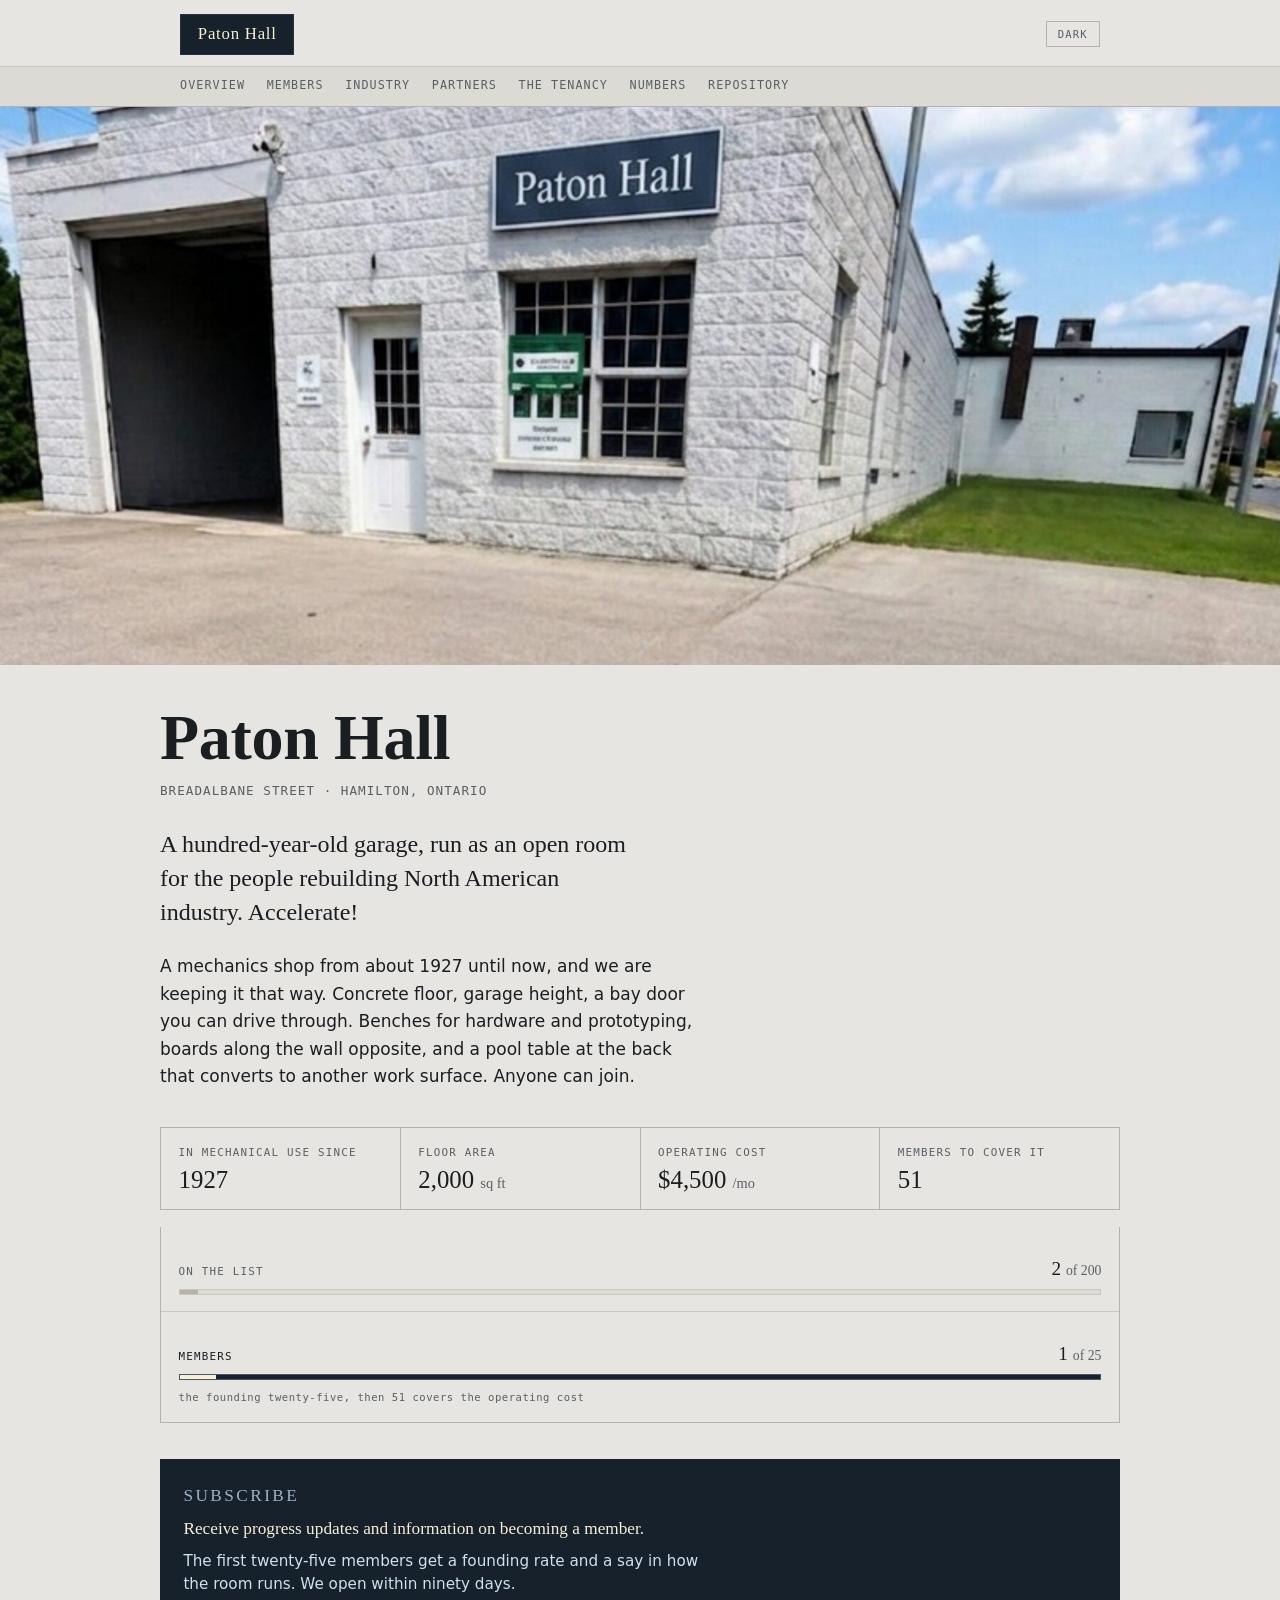
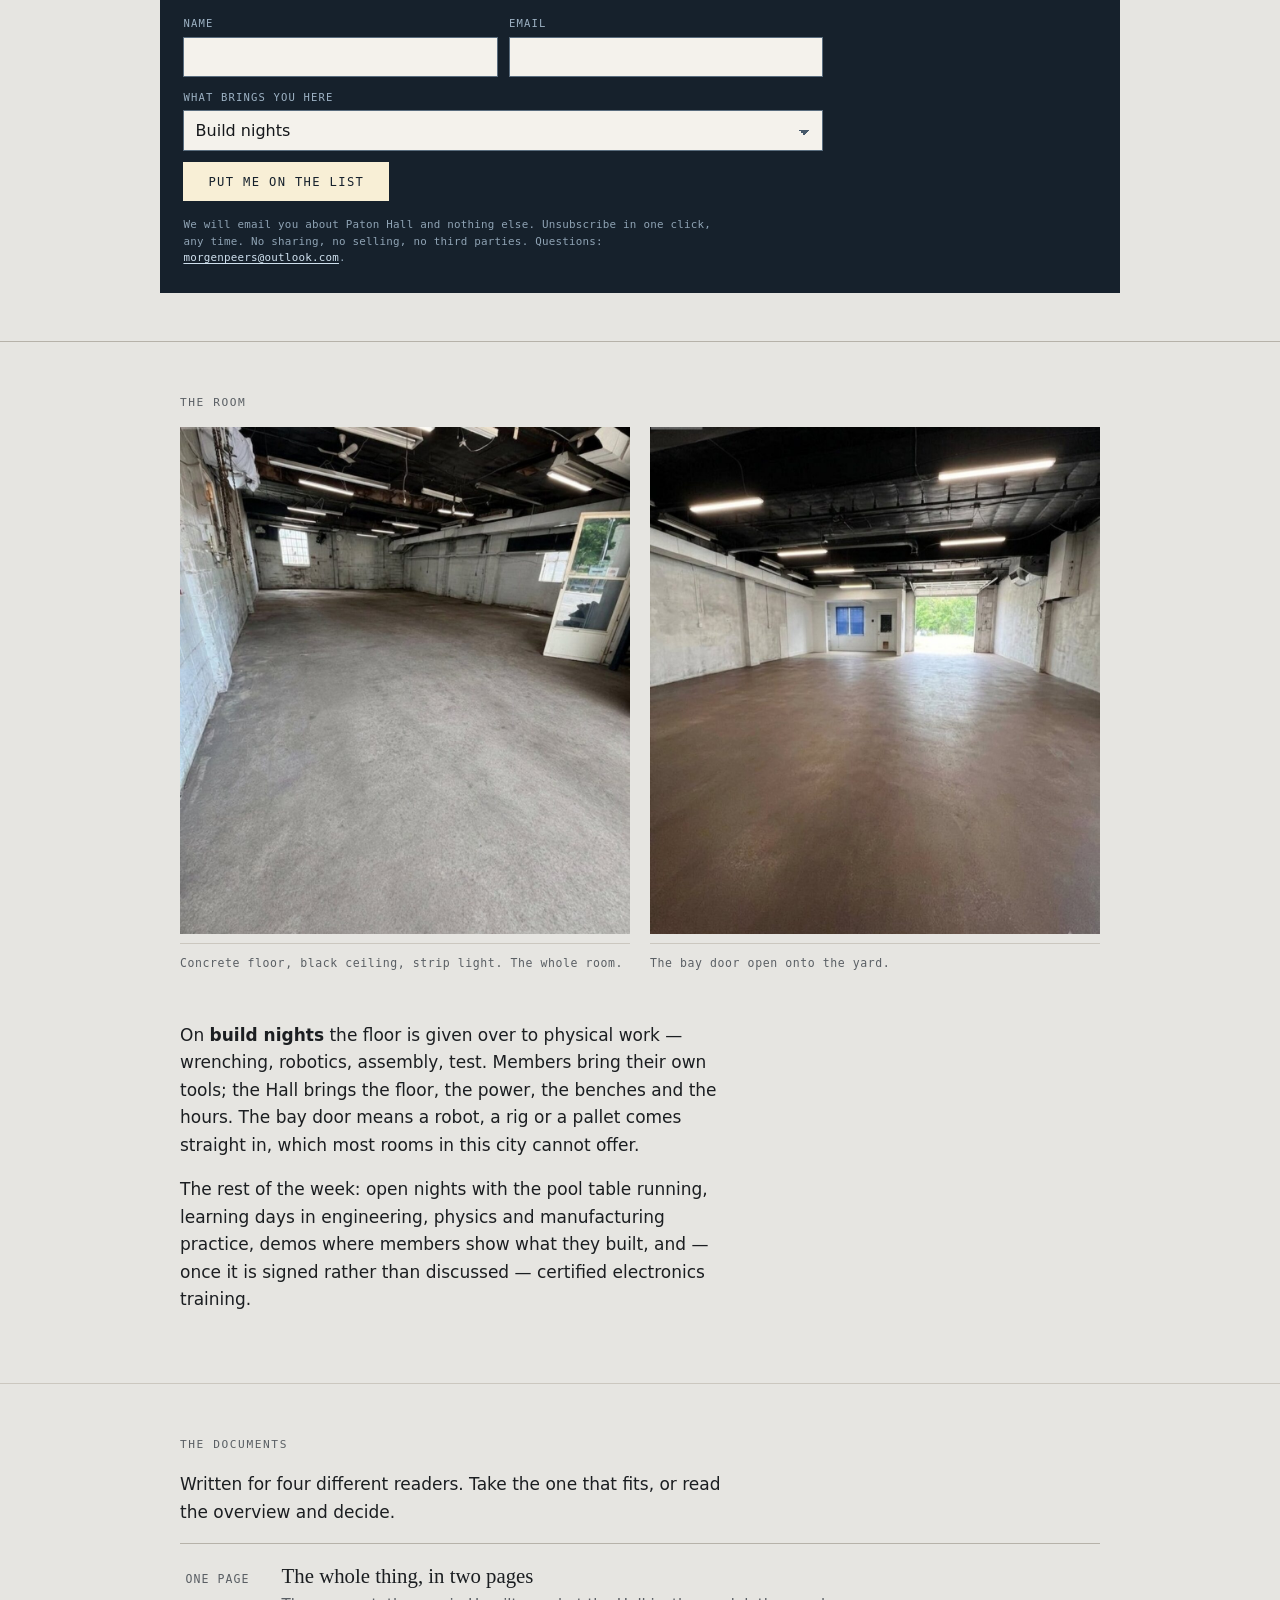
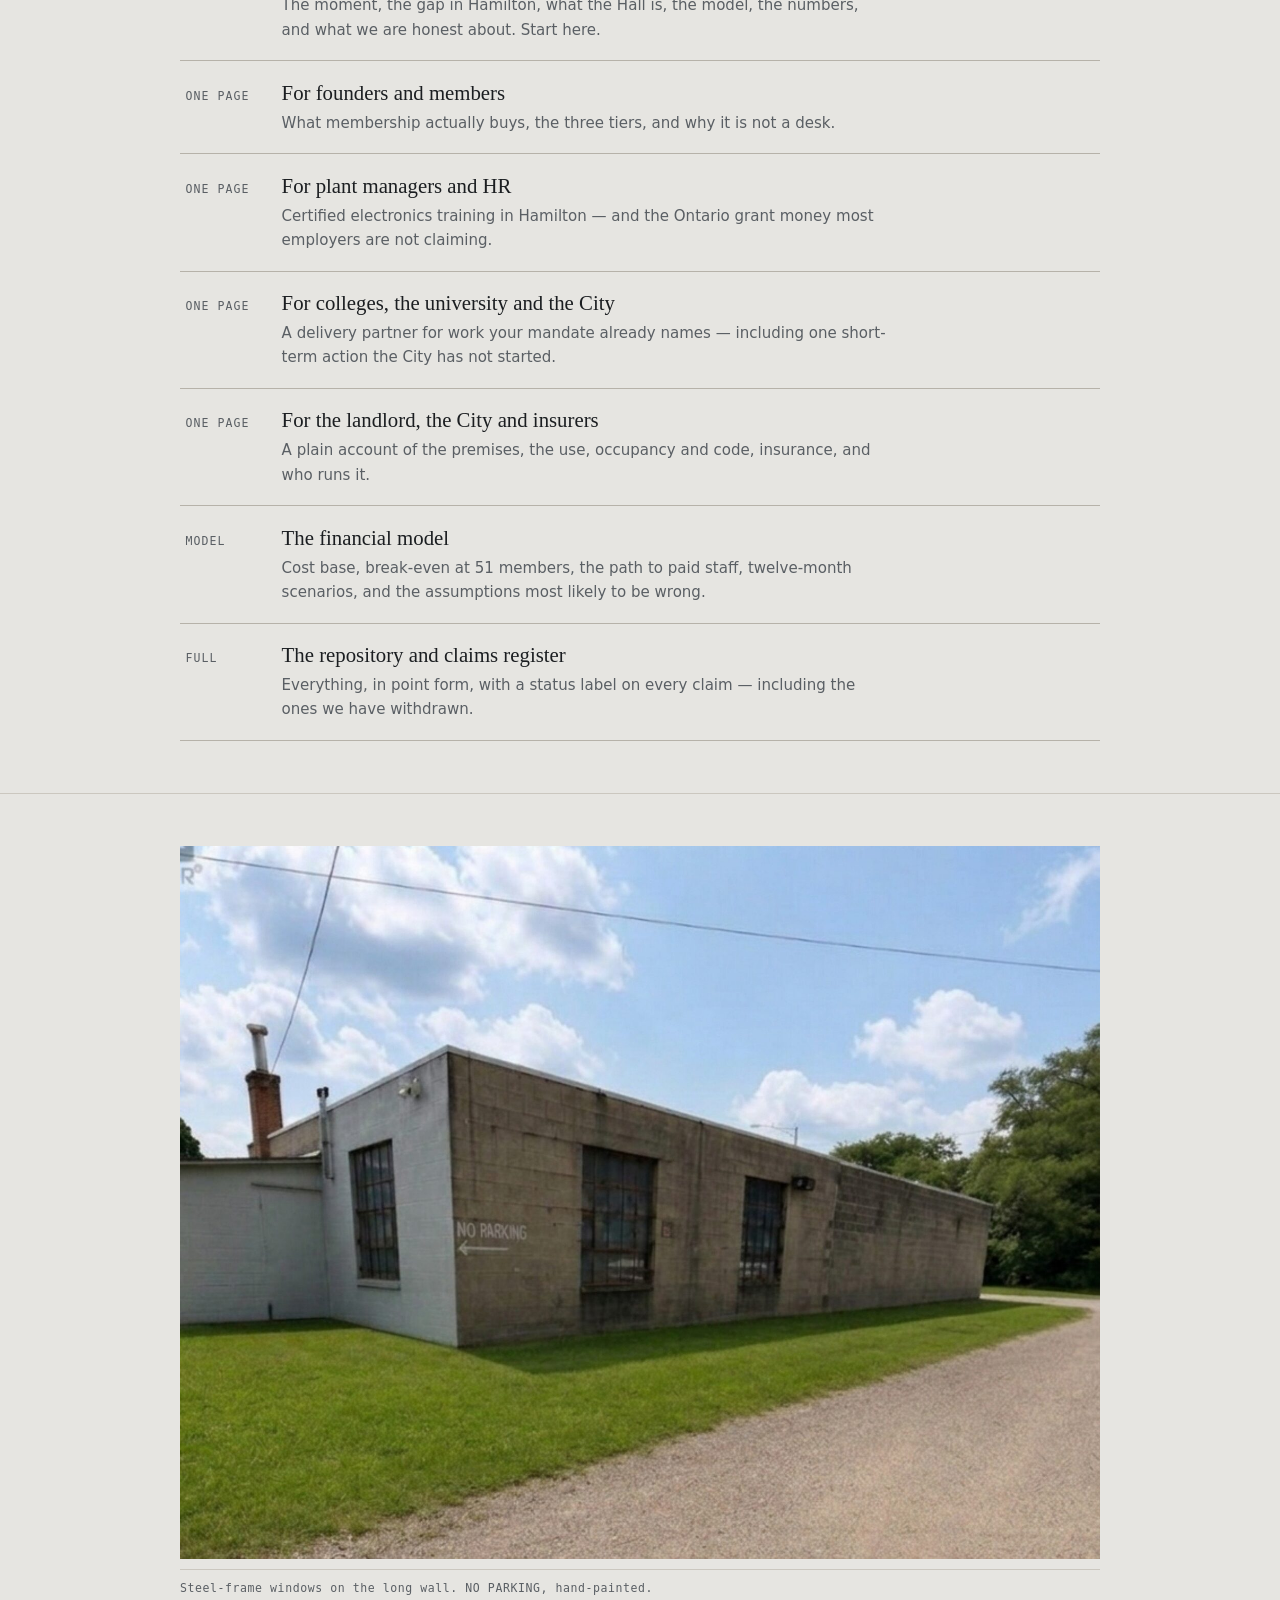
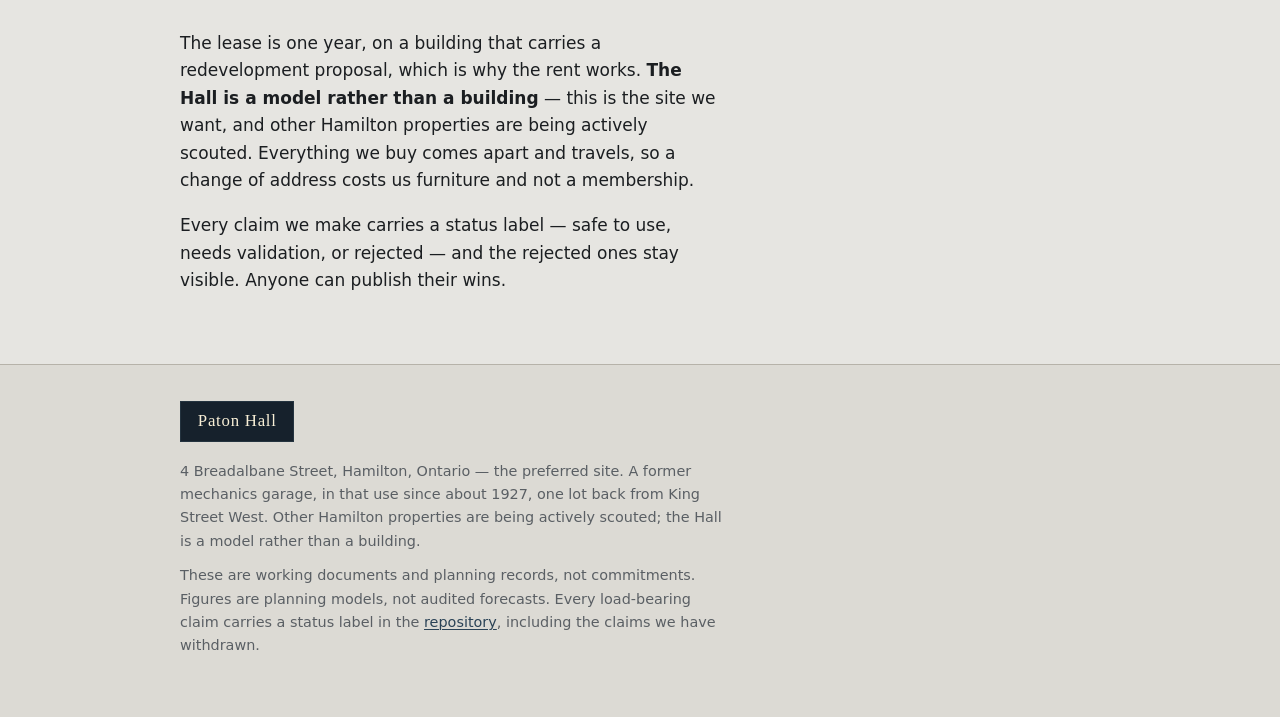
==== commit 3ad72a47: "Lead the signup box with the subscribe line; sixty days becomes ninety Reorders the two lines so the" ====
--- a/index.html
+++ b/index.html
@@ -68,8 +68,8 @@
 </div>
     <div class="signup">
 <p class="eyebrow">Subscribe</p>
-<p>The first twenty-five get a founding rate and a say in how the room runs. We open within sixty days.</p>
-<p class="signup-sub">Receive progress updates and information on becoming a member.</p>
+<p>Receive progress updates and information on becoming a member.</p>
+<p class="signup-sub">The first twenty-five members get a founding rate and a say in how the room runs. We open within ninety days.</p>
 <form class="signup-form" action="https://app.kit.com/forms/9788991/subscriptions" method="post">
       <div>
         <label for="su-name">Name</label>
